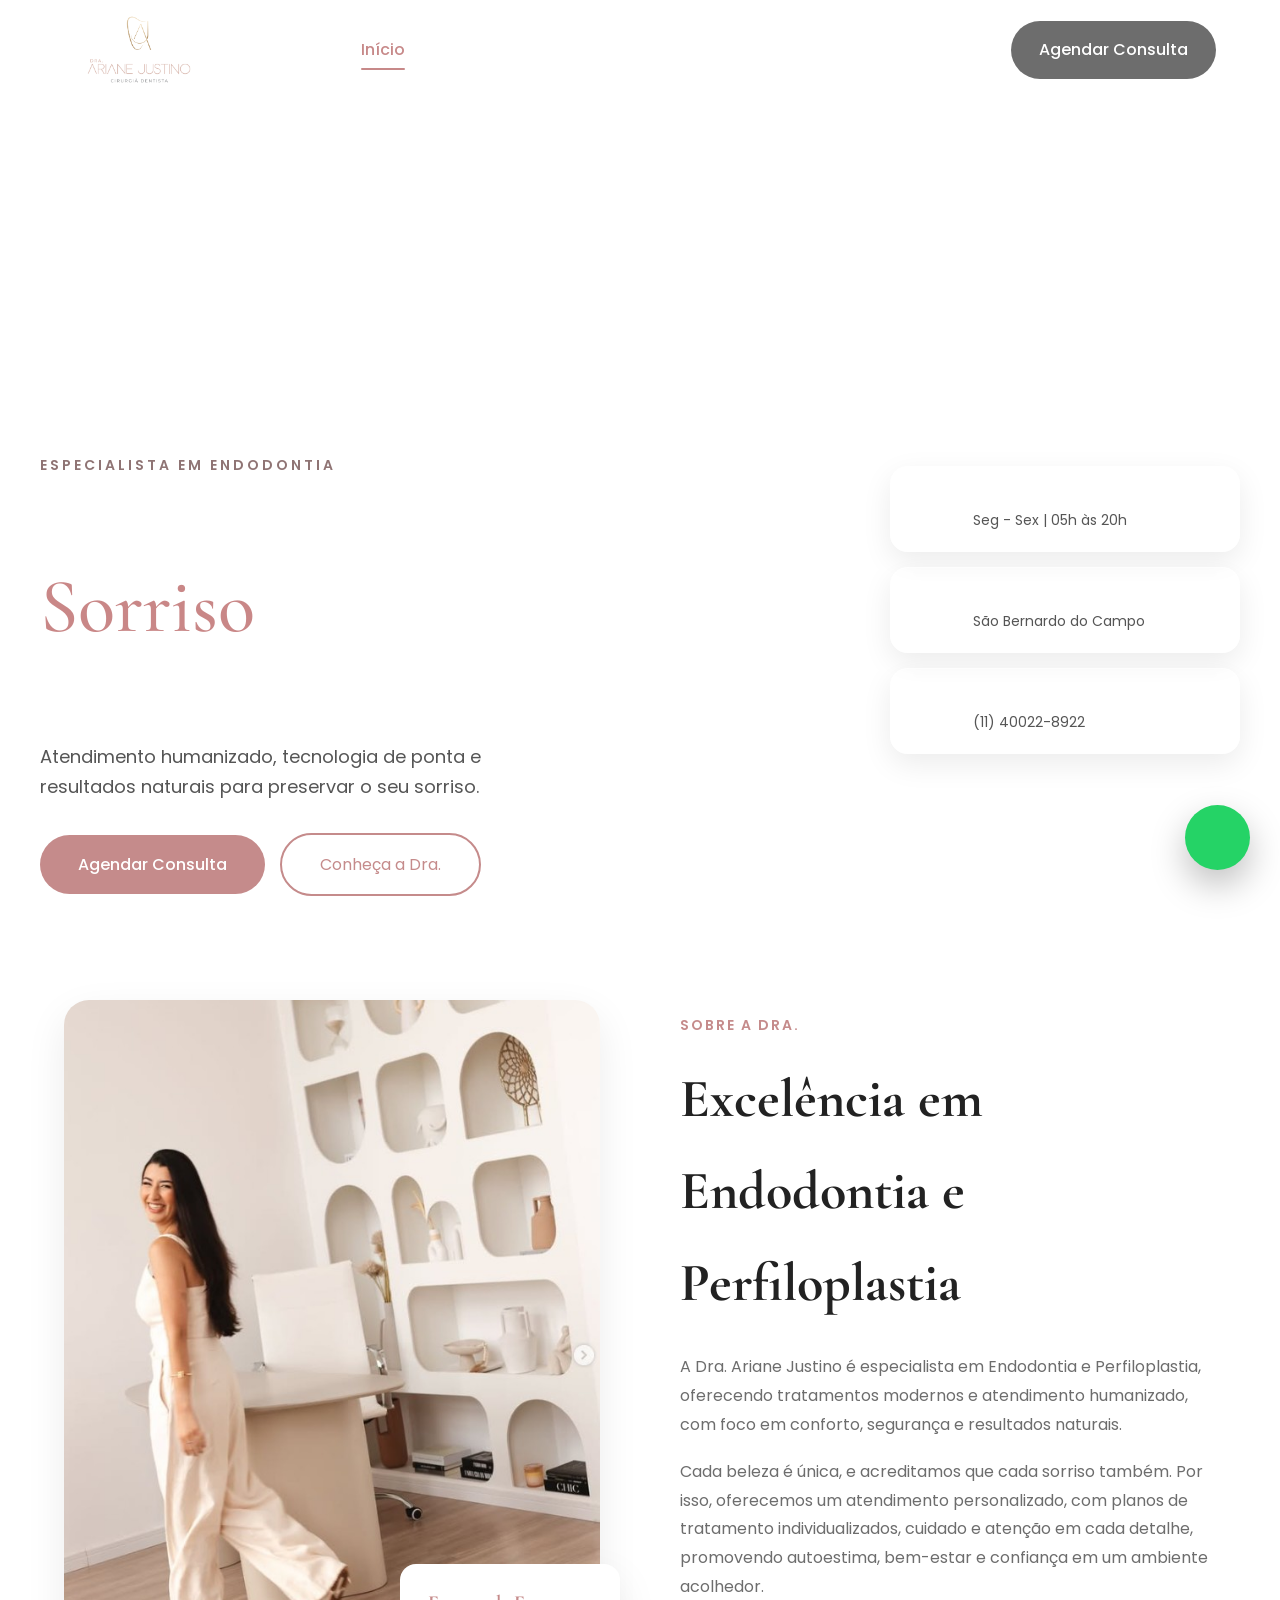
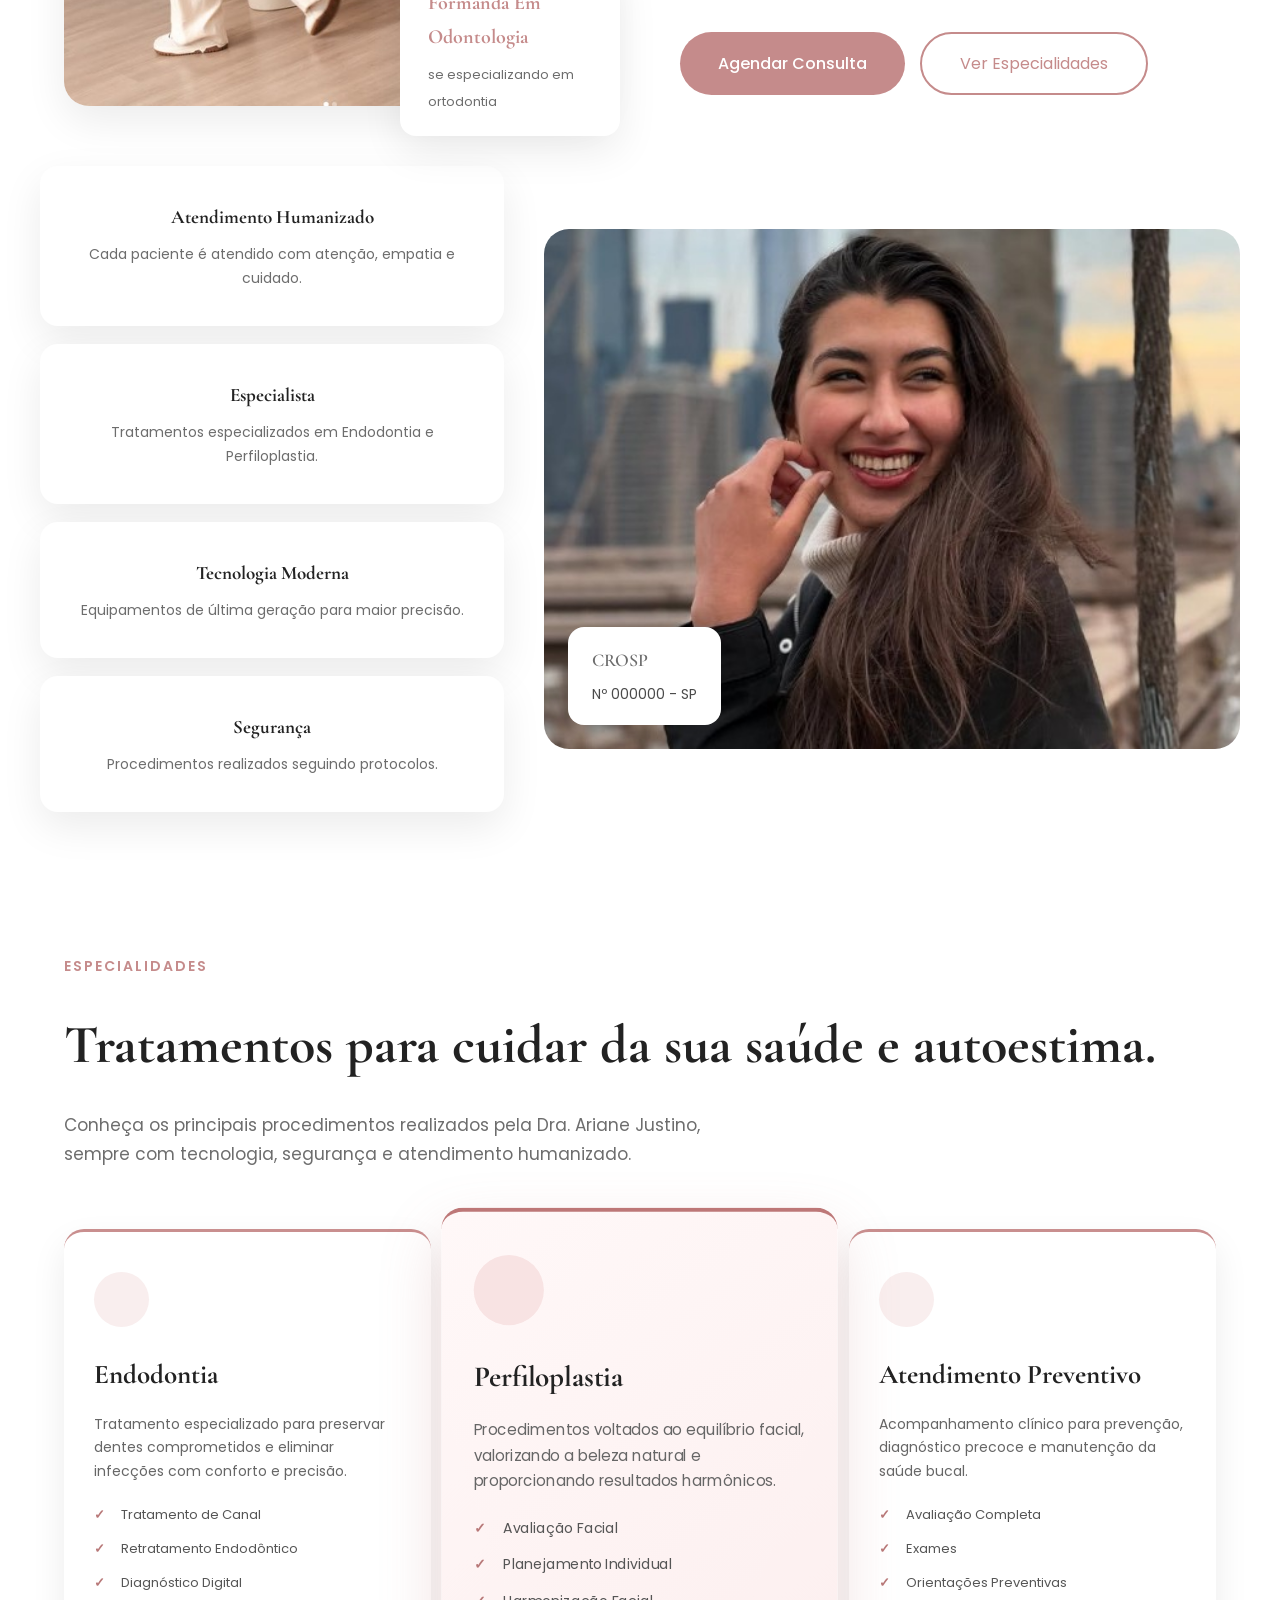
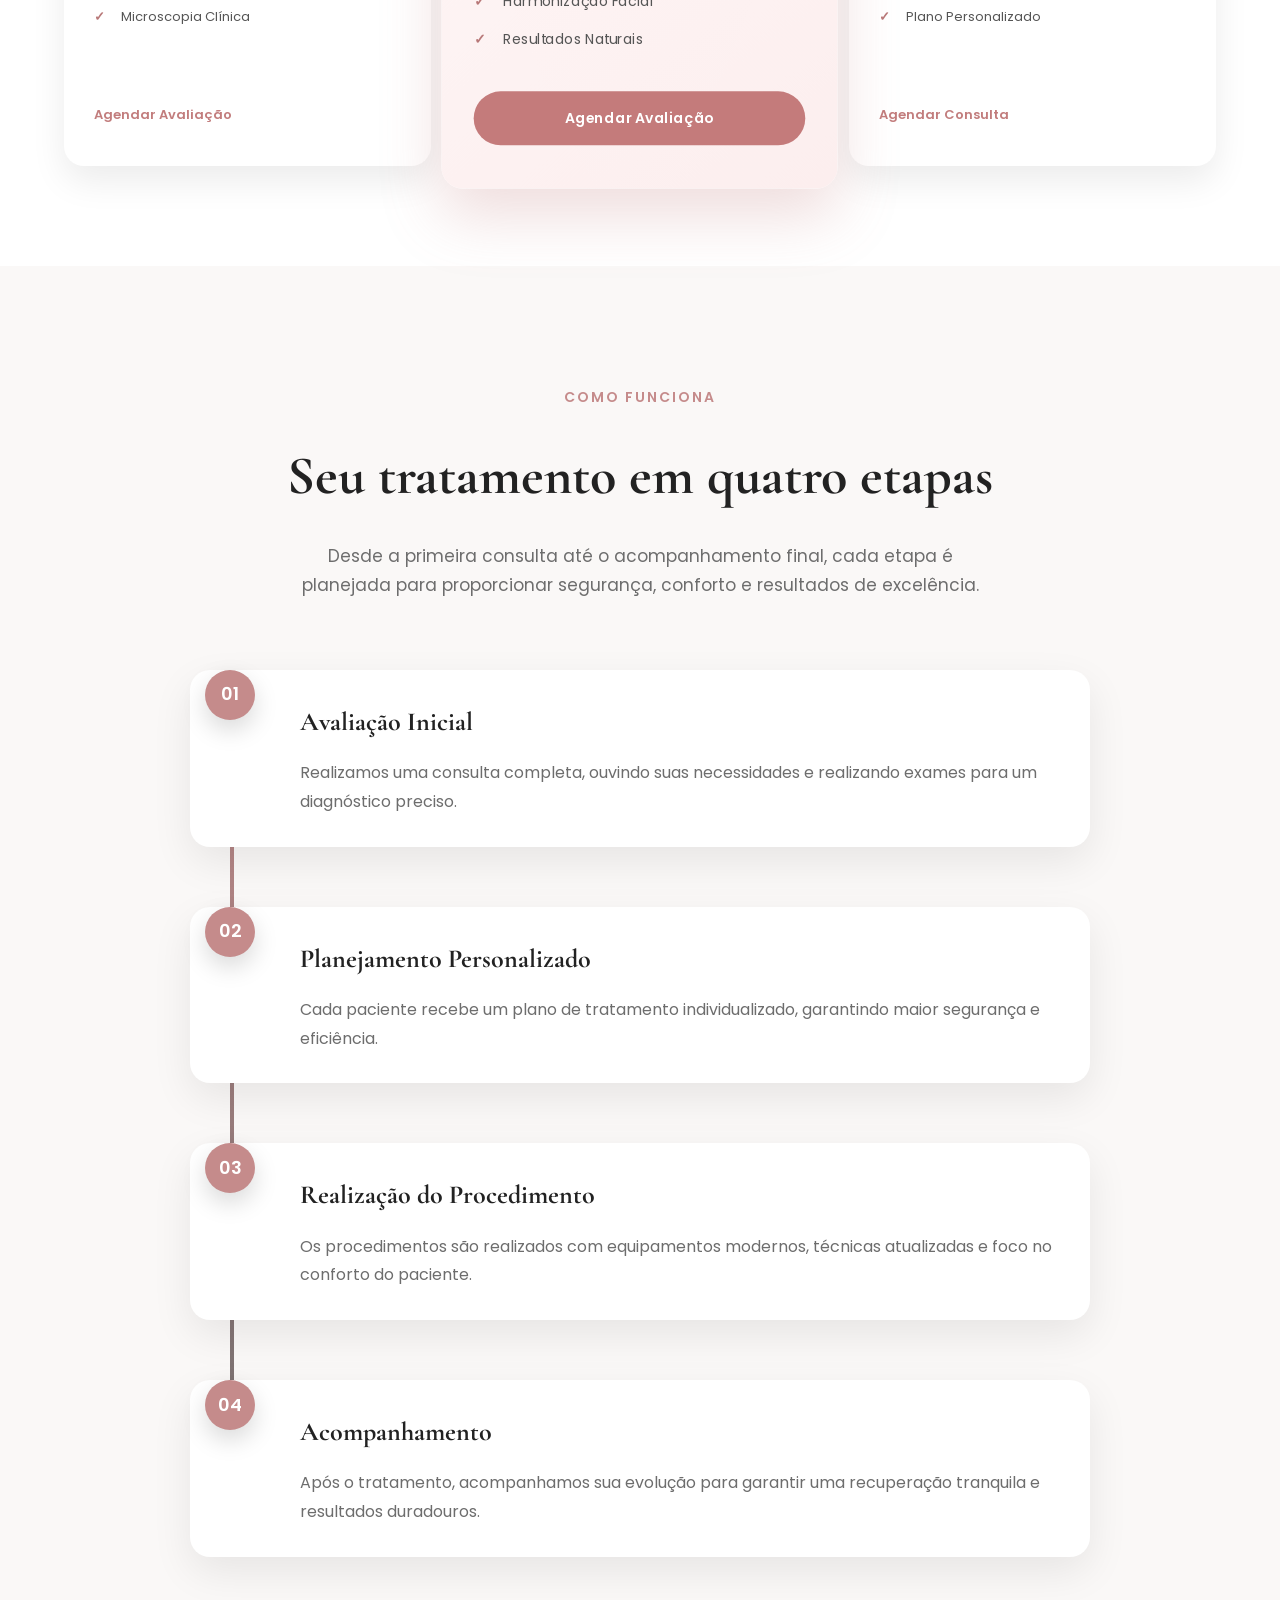
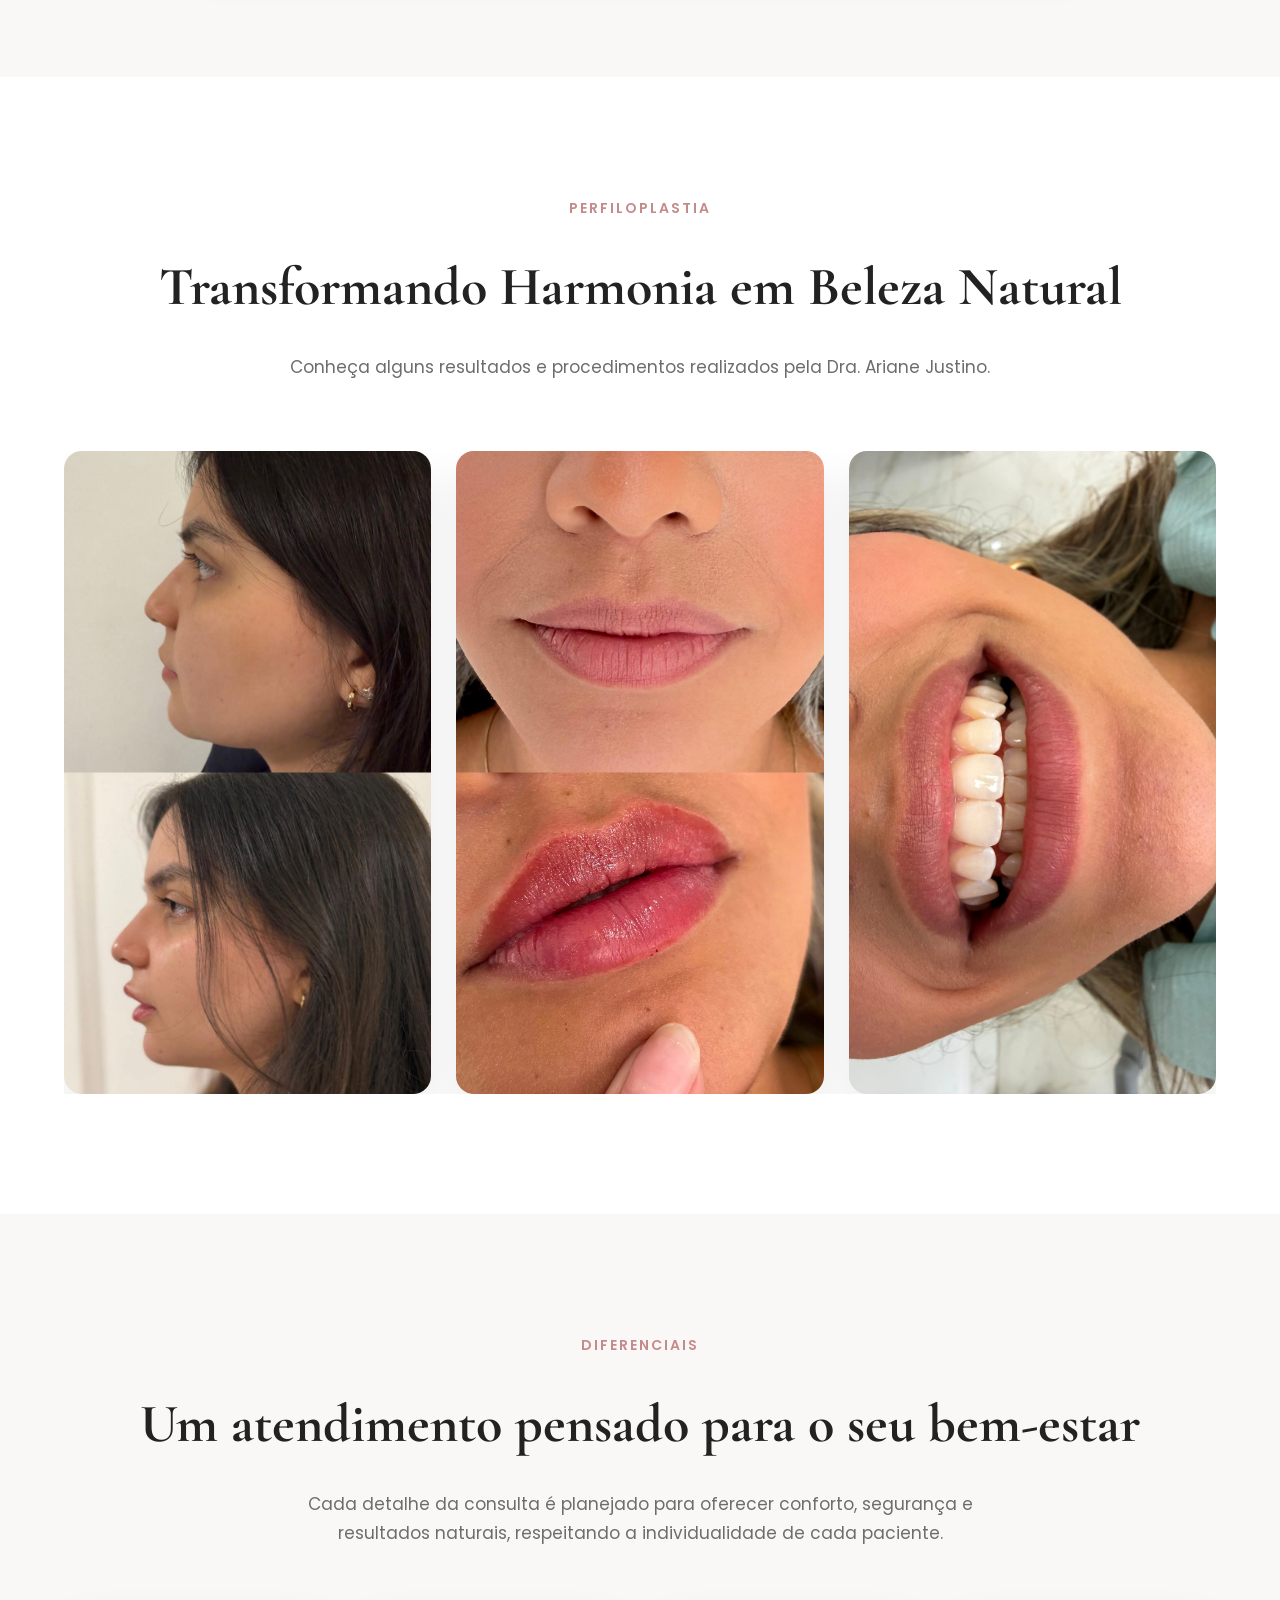
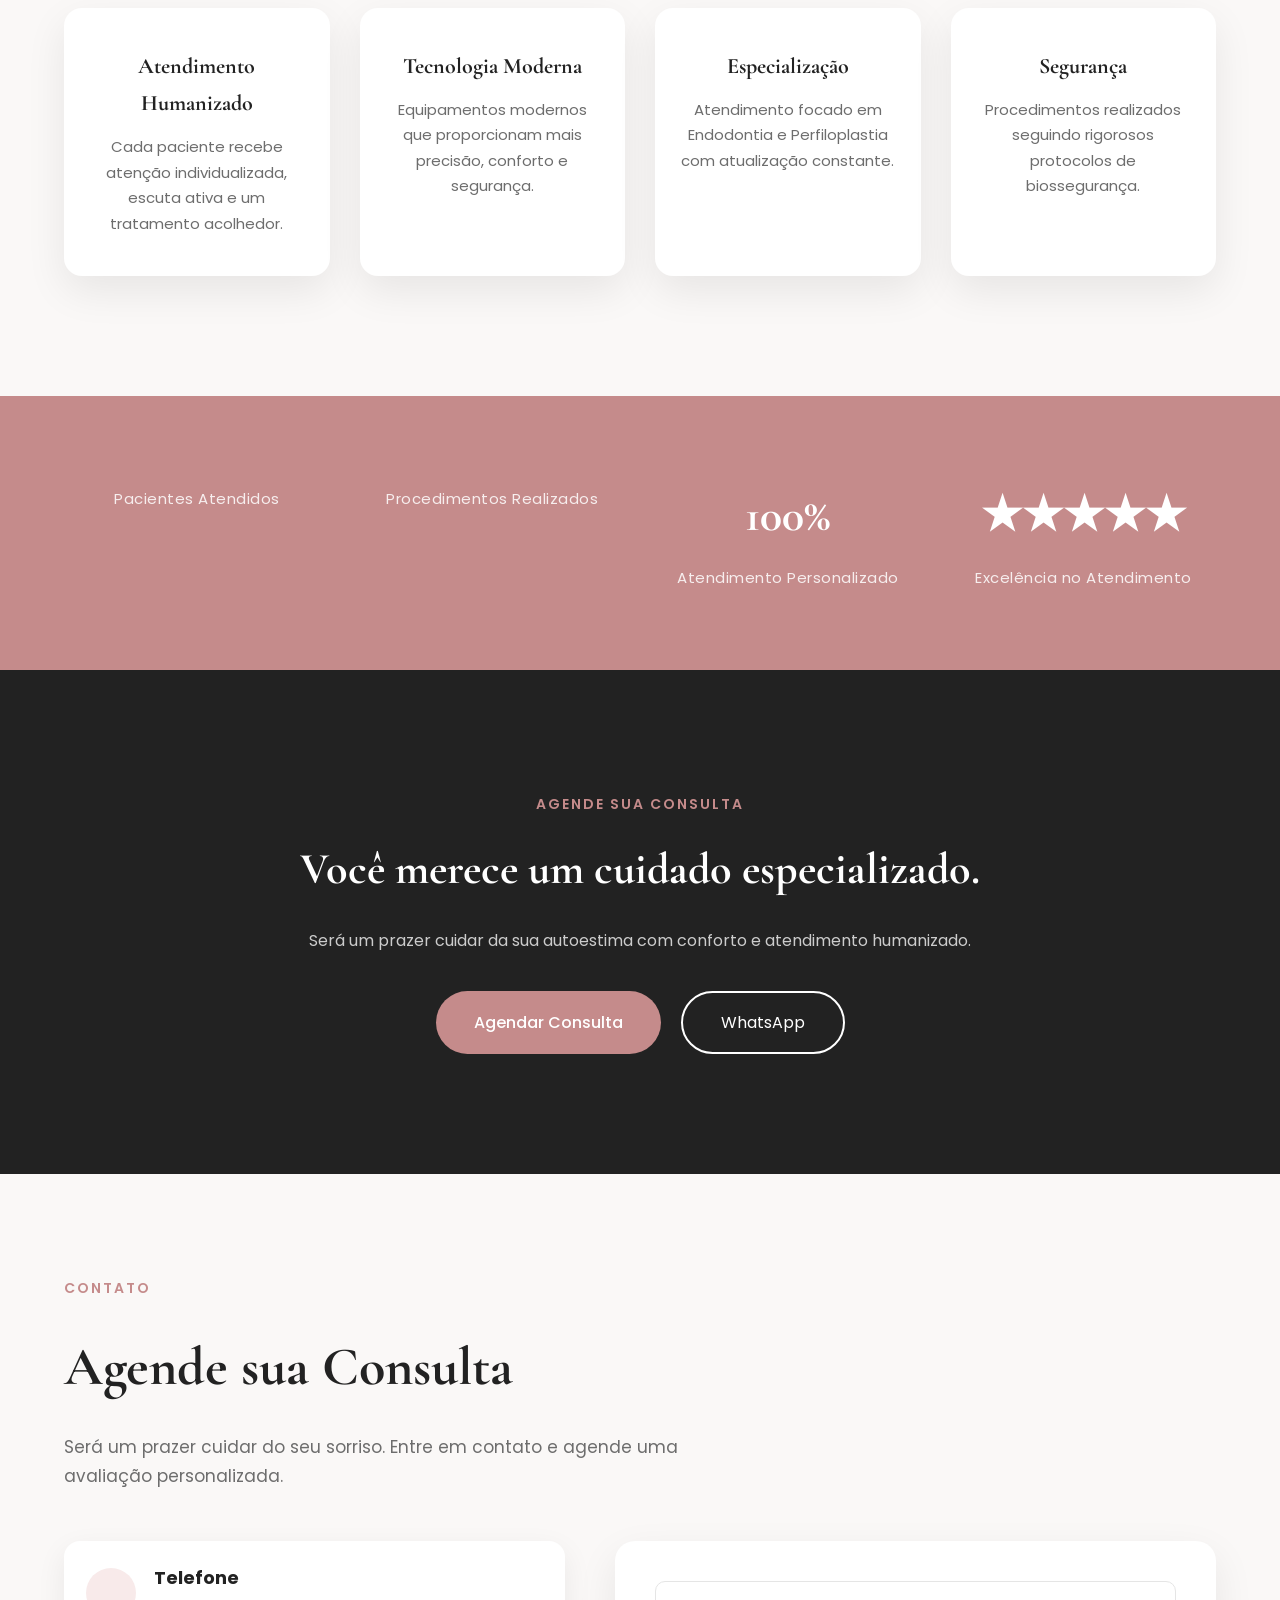
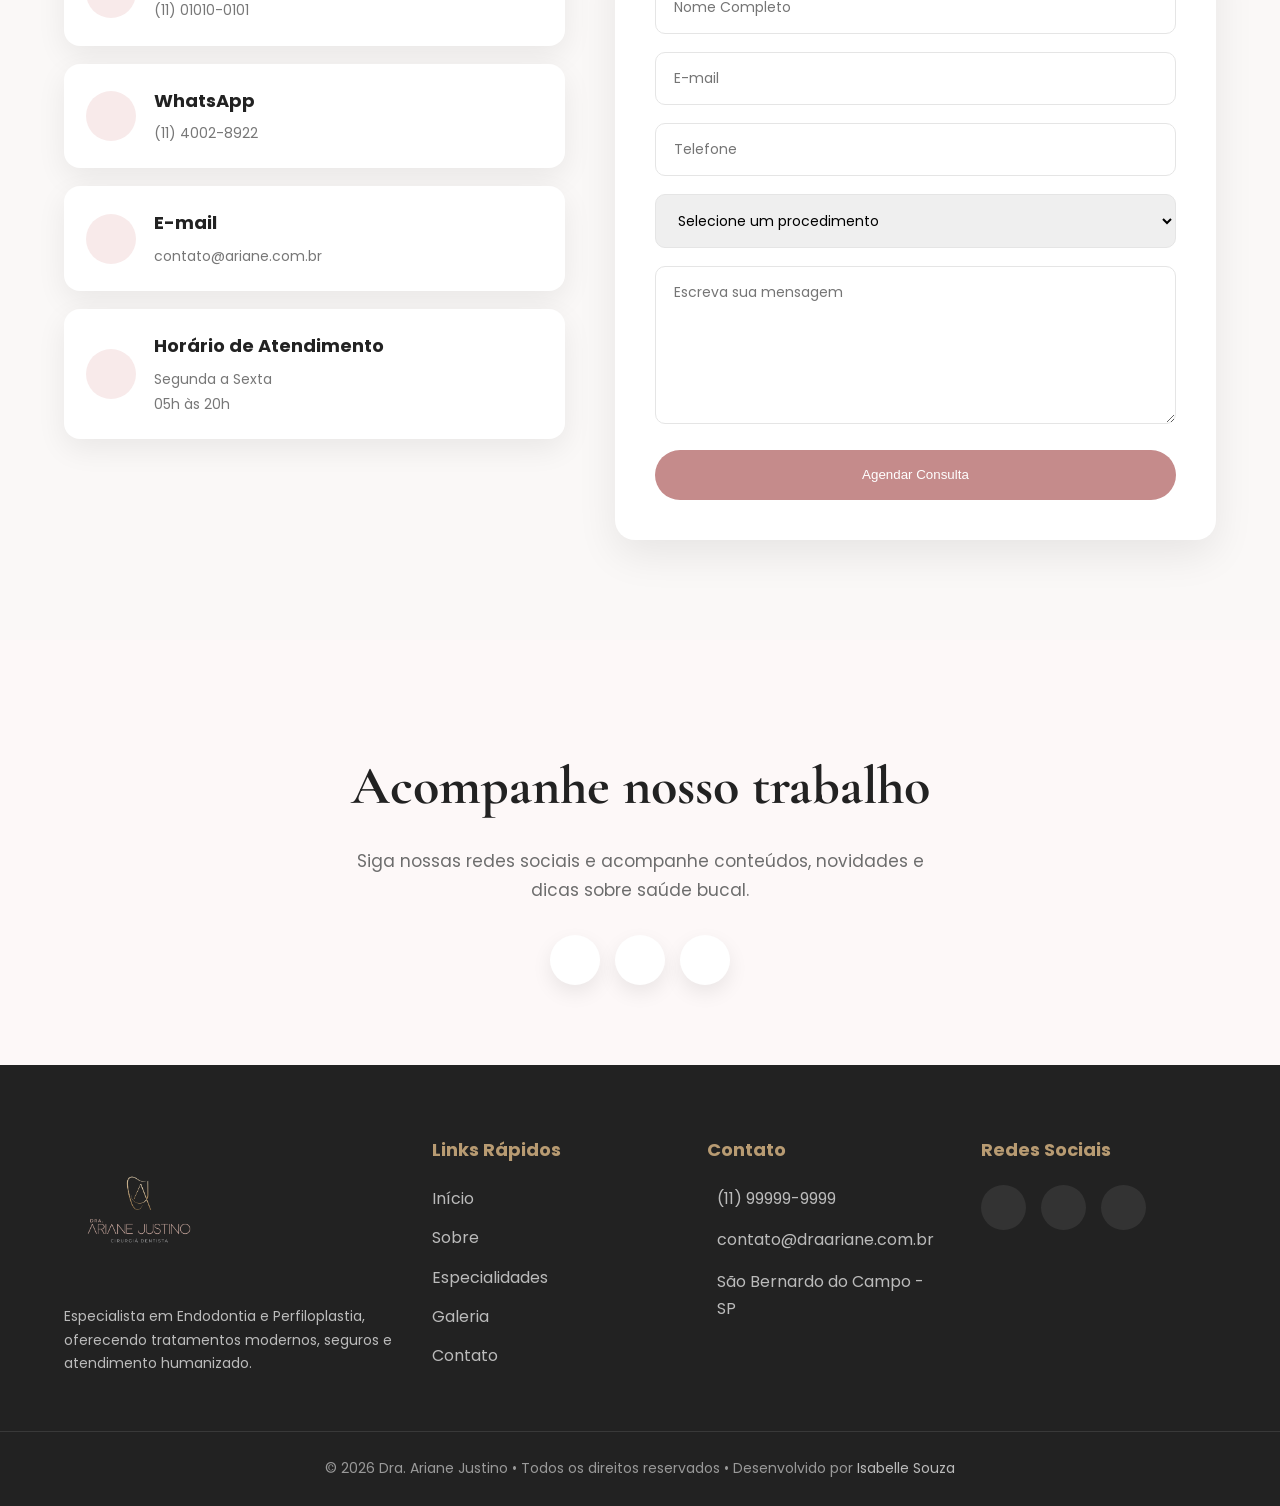
==== index.html @ 65c6b95e "erro ajustado" ====
<!DOCTYPE html>
<html lang="pt-BR">

<head>

    <meta charset="UTF-8">
    <meta name="viewport" content="width=device-width, initial-scale=1.0">
    <meta name="description"content="Especialista em Endodontia e Perfiloplastia. Atendimento humanizado porque ela é uma fofinha.">
    <meta name="keywords"content="dentista, endodontia e perfiloplastia">
    <meta name="author"content="Dra.Ariane Justino">

    <title>Dra. Ariane Justino | Endodontia e Perfiloplastia</title>

   
    <link rel="preconnect" href="https://fonts.googleapis.com">
    <link rel="preconnect" href="https://fonts.gstatic.com" crossorigin>
    <link href="https://fonts.googleapis.com/css2?family=Cormorant+Garamond:wght@400;500;600;700&family=Poppins:wght@300;400;500;600&display=swap" rel="stylesheet">
    <link href="https://cdn.jsdelivr.net/npm/remixicon@4.3.0/fonts/remixicon.css" rel="stylesheet">
    <link rel="stylesheet" href="css/ariane.css">

</head>

<body>

<header>

    <div class="container">

        <a href="#inicio">
            <img src="img/logo.png" class="logo" alt="Logo Dra. Ariane">
        </a>

        <nav>
            <a href="#inicio">Início</a>
            <a href="#sobre">Sobre</a>
            <a href="#especialidades">Especialidades</a>
            <a href="#galeria">Galeria</a>
            <a href="#contato">Contato</a>
        </nav>

        <a href="https://wa.me/5511999999999"
           class="btn-header"
           target="_blank"
           rel="noopener">
            Agendar Consulta
        </a>

        <!-- MENU HAMBÚRGUER -->
        <div class="menu-toggle">
            <span></span>
            <span></span>
            <span></span>
        </div>

    </div>

</header>

<section class="hero" id="inicio">

    <!-- Vídeo -->
    <video autoplay muted loop playsinline class="hero-video">
        <source src="videos/hero.mp4" type="video/mp4">
    </video>

    <!-- Conteúdo -->
    <div class="container hero-container">

        <div class="hero-text">

            <span class="subtitle">
                ESPECIALISTA EM ENDODONTIA
            </span>

            <h1>
                Cuide do seu
                <span>Sorriso</span>
                com quem entende.
            </h1>

            <p>
                Atendimento humanizado,
                tecnologia de ponta
                e resultados naturais
                para preservar o seu sorriso.
            </p>

            <div class="hero-buttons">
                <a href="#contato" class="btn-primary">
                    Agendar Consulta
                </a>
                <a href="#sobre" class="btn-secondary">
                    Conheça a Dra.
                </a>
            </div>

        </div>

        <div class="hero-info">

            <div class="glass-card">
                <i class="ri-time-line"></i>
                <div>
                    <h3>HORÁRIOS</h3>
                    <p>Seg - Sex | 05h às 20h</p>
                </div>
            </div>

            <div class="glass-card">
                <i class="ri-map-pin-line"></i>
                <div>
                    <h3>LOCALIZAÇÃO</h3>
                    <p>São Bernardo do Campo</p>
                </div>
            </div>

            <div class="glass-card">
                <i class="ri-whatsapp-line"></i>
                <div>
                    <h3>WHATSAPP</h3>
                    <p>(11) 40022-8922</p>
                </div>
            </div>

        </div>

    </div>

</section>

<!-- SOBRE -->

<section class="about" id="sobre">

    <div class="container about-container">

        <!-- FOTO -->
        <div class="about-image">

            <img src="img/ariane .jpg" alt="Dra. Ariane Justino">

            <div class="experience-card">
                <h2>formanda em odontologia</h2>
                <span>se especializando em ortodontia</span>
            </div>

        </div>

        <!-- TEXTO -->
        <div class="about-content">

            <span class="section-subtitle">
                SOBRE A DRA.
            </span>

            <h2 class="section-title">
                Excelência em Endodontia
                e Perfiloplastia
            </h2>

            <p>
                A Dra. Ariane Justino é especialista em Endodontia e
                Perfiloplastia, oferecendo tratamentos modernos e
                atendimento humanizado, com foco em conforto,
                segurança e resultados naturais.
            </p>

            <p>
                Cada beleza é única, e acreditamos que cada sorriso também.
                Por isso, oferecemos um atendimento personalizado,
                com planos de tratamento individualizados,
                cuidado e atenção em cada detalhe, promovendo autoestima,
                bem-estar e confiança em um ambiente acolhedor.
            </p>

            <div class="about-buttons">
                <a href="#contato" class="btn-primary">
                    Agendar Consulta
                </a>
                <a href="#especialidades" class="btn-secondary">
                    Ver Especialidades
                </a>
            </div>

        </div>

    </div>

    <!-- DIFERENCIAIS -->
    <div class="about-highlight">

        <!-- CARDS -->
        <div class="features-container">

            <div class="feature-card">
                <i class="ri-heart-pulse-fill"></i>
                <h3>Atendimento Humanizado</h3>
                <p>
                    Cada paciente é atendido com
                    atenção, empatia e cuidado.
                </p>
            </div>

            <div class="feature-card">
                <i class="ri-tooth-line"></i>
                <h3>Especialista</h3>
                <p>
                    Tratamentos especializados
                    em Endodontia e Perfiloplastia.
                </p>
            </div>

            <div class="feature-card">
                <i class="ri-hospital-line"></i>
                <h3>Tecnologia Moderna</h3>
                <p>
                    Equipamentos de última geração
                    para maior precisão.
                </p>
            </div>

            <div class="feature-card">
                <i class="ri-shield-check-fill"></i>
                <h3>Segurança</h3>
                <p>
                    Procedimentos realizados
                    seguindo protocolos.
                </p>
            </div>

        </div>

        <!-- FOTO -->
        <div class="about-photo">

            <img src="img/dra.ariane.jpg" alt="Dra. Ariane Justino">

            <div class="crosp-card">
                <h3>CROSP</h3>
                <span>Nº 000000 - SP</span>
            </div>

        </div>

    </div>

</section>

<!-- ESPECIALIDADES -->

<section class="services" id="especialidades">

    <div class="container">

        <span class="section-subtitle">
            ESPECIALIDADES
        </span>

        <h2 class="section-title">
            Tratamentos para cuidar
            da sua saúde e autoestima.
        </h2>

        <p class="section-description">
            Conheça os principais procedimentos realizados pela
            Dra. Ariane Justino, sempre com tecnologia,
            segurança e atendimento humanizado.
        </p>

        <div class="services-grid">

            <article class="service-card">

                <div class="service-icon">
                    <i class="ri-tooth-line"></i>
                </div>

                <h3>Endodontia</h3>

                <p>
                    Tratamento especializado para preservar
                    dentes comprometidos e eliminar infecções
                    com conforto e precisão.
                </p>

                <ul>
                    <li><i class="ri-check-line"></i> Tratamento de Canal</li>
                    <li><i class="ri-check-line"></i> Retratamento Endodôntico</li>
                    <li><i class="ri-check-line"></i> Diagnóstico Digital</li>
                    <li><i class="ri-check-line"></i> Microscopia Clínica</li>
                </ul>

                <a href="#contato" class="service-button">
                    Agendar Avaliação
                    <i class="ri-arrow-right-line"></i>
                </a>

            </article>

            <article class="service-card">

                <div class="service-icon">
                    <i class="ri-sparkling-2-line"></i>
                </div>

                <h3>Perfiloplastia</h3>

                <p>
                    Procedimentos voltados ao equilíbrio facial,
                    valorizando a beleza natural e proporcionando
                    resultados harmônicos.
                </p>

                <ul>
                    <li><i class="ri-check-line"></i> Avaliação Facial</li>
                    <li><i class="ri-check-line"></i> Planejamento Individual</li>
                    <li><i class="ri-check-line"></i> Harmonização Facial</li>
                    <li><i class="ri-check-line"></i> Resultados Naturais</li>
                </ul>

                <a href="#contato" class="service-button">
                    Agendar Avaliação
                    <i class="ri-arrow-right-line"></i>
                </a>

            </article>

            <article class="service-card">

                <div class="service-icon">
                    <i class="ri-heart-pulse-line"></i>
                </div>

                <h3>Atendimento Preventivo</h3>

                <p>
                    Acompanhamento clínico para prevenção,
                    diagnóstico precoce e manutenção da saúde bucal.
                </p>

                <ul>
                    <li><i class="ri-check-line"></i> Avaliação Completa</li>
                    <li><i class="ri-check-line"></i> Exames</li>
                    <li><i class="ri-check-line"></i> Orientações Preventivas</li>
                    <li><i class="ri-check-line"></i> Plano Personalizado</li>
                </ul>

                <a href="#contato" class="service-button">
                    Agendar Consulta
                    <i class="ri-arrow-right-line"></i>
                </a>

            </article>

        </div>

    </div>

</section>



<section class="process" id="processo">

    <div class="container">

        <span class="section-subtitle">
            COMO FUNCIONA
        </span>

        <h2 class="section-title">
            Seu tratamento em quatro etapas
        </h2>

        <p class="section-description">
            Desde a primeira consulta até o acompanhamento final,
            cada etapa é planejada para proporcionar segurança,
            conforto e resultados de excelência.
        </p>

        <div class="timeline">

            <div class="timeline-item">
                <div class="circle">01</div>
                <div class="timeline-content">
                    <h3>Avaliação Inicial</h3>
                    <p>
                        Realizamos uma consulta completa,
                        ouvindo suas necessidades e realizando
                        exames para um diagnóstico preciso.
                    </p>
                </div>
            </div>

            <div class="timeline-item">
                <div class="circle">02</div>
                <div class="timeline-content">
                    <h3>Planejamento Personalizado</h3>
                    <p>
                        Cada paciente recebe um plano de
                        tratamento individualizado,
                        garantindo maior segurança e eficiência.
                    </p>
                </div>
            </div>

            <div class="timeline-item">
                <div class="circle">03</div>
                <div class="timeline-content">
                    <h3>Realização do Procedimento</h3>
                    <p>
                        Os procedimentos são realizados com
                        equipamentos modernos, técnicas atualizadas
                        e foco no conforto do paciente.
                    </p>
                </div>
            </div>

            <div class="timeline-item">
                <div class="circle">04</div>
                <div class="timeline-content">
                    <h3>Acompanhamento</h3>
                    <p>
                        Após o tratamento, acompanhamos sua evolução
                        para garantir uma recuperação tranquila e
                        resultados duradouros.
                    </p>
                </div>
            </div>

        </div>

    </div>

</section>


<section class="gallery" id="galeria">

    <div class="container">

        <span class="section-subtitle">
            PERFILOPLASTIA
        </span>

        <h2 class="section-title">
            Transformando Harmonia em Beleza Natural
        </h2>

        <p class="section-description">
            Conheça alguns resultados e procedimentos realizados pela Dra. Ariane Justino.
        </p>

        <div class="gallery-slider">
            <div class="gallery-track">

                <div class="gallery-item">
                    <img src="img/procedimento1.jpg" alt="Perfiloplastia 1">
                    <div class="gallery-overlay">
                        <h3>Perfiloplastia</h3>
                        <p>Planejamento Facial</p>
                    </div>
                </div>

                <div class="gallery-item">
                    <img src="img/procedimento2.jpg" alt="Perfiloplastia 2">
                    <div class="gallery-overlay">
                        <h3>Perfiloplastia</h3>
                        <p>Harmonização Facial</p>
                    </div>
                </div>

                <div class="gallery-item">
                    <img src="img/procedimento3.jpg" alt="Perfiloplastia 3">
                    <div class="gallery-overlay">
                        <h3>Perfiloplastia</h3>
                        <p>Resultados Naturais</p>
                    </div>
                </div>

                <div class="gallery-item">
                    <img src="img/procedimento4.jpg" alt="Perfiloplastia 4">
                    <div class="gallery-overlay">
                        <h3>Perfiloplastia</h3>
                        <p>Planejamento Individual</p>
                    </div>
                </div>

                <div class="gallery-item">
                    <img src="img/procedimento5.jpg" alt="Perfiloplastia 5">
                    <div class="gallery-overlay">
                        <h3>Perfiloplastia</h3>
                        <p>Precisão e Segurança</p>
                    </div>
                </div>

                <div class="gallery-item">
                    <img src="img/procedimento6.jpg" alt="Perfiloplastia 6">
                    <div class="gallery-overlay">
                        <h3>Perfiloplastia</h3>
                        <p>Técnicas Modernas</p>
                    </div>
                </div>

                <div class="gallery-item">
                    <img src="img/procedimento7.jpg" alt="Perfiloplastia 7">
                    <div class="gallery-overlay">
                        <h3>Perfiloplastia</h3>
                        <p>Beleza Natural</p>
                    </div>
                </div>

                <div class="gallery-item">
                    <img src="img/procedimento8.jpg" alt="Perfiloplastia 8">
                    <div class="gallery-overlay">
                        <h3>Perfiloplastia</h3>
                        <p>Autoestima Renovada</p>
                    </div>
                </div>

                <div class="gallery-item">
                    <img src="img/procedimento9.jpg" alt="Perfiloplastia 9">
                    <div class="gallery-overlay">
                        <h3>Perfiloplastia</h3>
                        <p>Resultado Natural</p>
                    </div>
                </div>

            </div>
        </div>

    </div>

</section>



<section class="differentials" id="diferenciais">

    <div class="container">

        <span class="section-subtitle">
            DIFERENCIAIS
        </span>

        <h2 class="section-title">
            Um atendimento pensado para o seu bem-estar
        </h2>

        <p class="section-description">
            Cada detalhe da consulta é planejado para oferecer conforto,
            segurança e resultados naturais, respeitando a individualidade
            de cada paciente.
        </p>

        <div class="differentials-grid">

            <div class="differential-card">
                <i class="ri-heart-pulse-fill"></i>
                <h3>Atendimento Humanizado</h3>
                <p>
                    Cada paciente recebe atenção individualizada,
                    escuta ativa e um tratamento acolhedor.
                </p>
            </div>

            <div class="differential-card">
                <i class="ri-microscope-line"></i>
                <h3>Tecnologia Moderna</h3>
                <p>
                    Equipamentos modernos que proporcionam mais
                    precisão, conforto e segurança.
                </p>
            </div>

            <div class="differential-card">
                <i class="ri-award-fill"></i>
                <h3>Especialização</h3>
                <p>
                    Atendimento focado em Endodontia
                    e Perfiloplastia com atualização constante.
                </p>
            </div>

            <div class="differential-card">
                <i class="ri-shield-check-fill"></i>
                <h3>Segurança</h3>
                <p>
                    Procedimentos realizados seguindo
                    rigorosos protocolos de biossegurança.
                </p>
            </div>

        </div>

    </div>

</section>

<section class="stats">

    <div class="container">

        <div class="stats-grid">

            <div class="stat-card">
                <h2><!-- ex: 500+ --></h2>
                <p>Pacientes Atendidos</p>
            </div>

            <div class="stat-card">
                <h2><!-- ex: 1200+ --></h2>
                <p>Procedimentos Realizados</p>
            </div>

            <div class="stat-card">
                <h2>100%</h2>
                <p>Atendimento Personalizado</p>
            </div>

            <div class="stat-card">
                <h2>★★★★★</h2>
                <p>Excelência no Atendimento</p>
            </div>

        </div>

    </div>

</section>



<section class="cta">

    <div class="container">

        <div class="cta-content">

            <span class="section-subtitle">
                AGENDE SUA CONSULTA
            </span>

            <h2>
                Você merece
                um cuidado especializado.
            </h2>

            <p>
                Será um prazer cuidar da sua autoestima
                com conforto e atendimento humanizado.
            </p>

            <div class="cta-buttons">
                <a href="#contato" class="btn-primary">
                    Agendar Consulta
                </a>
                <a href="https://wa.me/5511999999999" class="btn-secondary" target="_blank" rel="noopener">
                    WhatsApp
                </a>
            </div>

        </div>

    </div>

</section>

<!-- CONTATO -->

<section class="contact" id="contato">

    <div class="container">

        <span class="section-subtitle">
            CONTATO
        </span>

        <h2 class="section-title">
            Agende sua Consulta
        </h2>

        <p class="section-description">
            Será um prazer cuidar do seu sorriso.
            Entre em contato e agende uma avaliação personalizada.
        </p>

        <div class="contact-container">

            <!-- INFORMAÇÕES DE CONTATO-->
            <div class="contact-info">

                <div class="info-card">
                    <i class="ri-phone-fill"></i>
                    <div>
                        <h3>Telefone</h3>
                        <p>(11) 01010-0101</p>
                    </div>
                </div>

                <div class="info-card">
                    <i class="ri-whatsapp-fill"></i>
                    <div>
                        <h3>WhatsApp</h3>
                        <p>(11) 4002-8922</p>
                    </div>
                </div>

                <div class="info-card">
                    <i class="ri-mail-fill"></i>
                    <div>
                        <h3>E-mail</h3>
                        <p>contato@ariane.com.br</p>
                    </div>
                </div>

                <div class="info-card">
                    <i class="ri-time-fill"></i>
                    <div>
                        <h3>Horário de Atendimento</h3>
                        <p>
                            Segunda a Sexta<br>
                            05h às 20h
                        </p>
                    </div>
                </div>

            </div>

            <!-- FORMULÁRIO -->
            <div class="contact-form">

                <form>

                    <div class="input-group">
                        <input type="text" name="nome" placeholder="Nome Completo" required>
                    </div>

                    <div class="input-group">
                        <input type="email" name="email" placeholder="E-mail" required>
                    </div>

                    <div class="input-group">
                        <input type="tel" name="telefone" placeholder="Telefone">
                    </div>

                    <div class="input-group">
                        <select name="procedimento" required>
                            <option selected disabled value="">Selecione um procedimento</option>
                            <option>Endodontia</option>
                            <option>Perfiloplastia</option>
                            <option>Consulta de Avaliação</option>
                        </select>
                    </div>

                    <div class="input-group">
                        <textarea name="mensagem" rows="6" placeholder="Escreva sua mensagem"></textarea>
                    </div>

                    <button type="submit" class="btn-primary">
                        Agendar Consulta
                    </button>

                </form>

            </div>

        </div>

    </div>

</section>

<!-- REDES SOCIAIS -->

<section class="socials">

    <div class="container">

        <h2 class="section-title">
            Acompanhe nosso trabalho
        </h2>

        <p class="section-description">
            Siga nossas redes sociais e acompanhe conteúdos,
            novidades e dicas sobre saúde bucal.
        </p>

        <div class="social-icons">

            <a href="https://instagram.com/" target="_blank" rel="noopener" aria-label="Instagram">
                <i class="ri-instagram-line"></i>
            </a>

            <a href="https://wa.me/5511999999999" target="_blank" rel="noopener" aria-label="WhatsApp">
                <i class="ri-whatsapp-line"></i>
            </a>

            <a href="mailto:contato@draariane.com.br" aria-label="E-mail">
                <i class="ri-mail-line"></i>
            </a>

        </div>

    </div>

</section>

<footer class="footer">

    <div class="container">

        <div class="footer-about">
            <img src="img/logo.png" alt="Logo Dra. Ariane">
            <p>
                Especialista em Endodontia e Perfiloplastia,
                oferecendo tratamentos modernos, seguros
                e atendimento humanizado.
            </p>
        </div>

        <div class="footer-links">
            <h3>Links Rápidos</h3>
            <ul>
                <li><a href="#inicio">Início</a></li>
                <li><a href="#sobre">Sobre</a></li>
                <li><a href="#especialidades">Especialidades</a></li>
                <li><a href="#galeria">Galeria</a></li>
                <li><a href="#contato">Contato</a></li>
            </ul>
        </div>

        <div class="footer-contact">
            <h3>Contato</h3>
            <p><i class="ri-phone-fill"></i> (11) 99999-9999</p>
            <p><i class="ri-mail-fill"></i> contato@draariane.com.br</p>
            <p><i class="ri-map-pin-fill"></i> São Bernardo do Campo - SP</p>
        </div>

        <!-- Redes sociais-->
        <div class="footer-social">
            <h3>Redes Sociais</h3>
            <div class="social-icons">

                <a href="#" target="_blank" rel="noopener" aria-label="Instagram">
                    <i class="ri-instagram-line"></i>
                </a>

                <a href="https://www.linkedin.com/in/ariane-justino-483854197/" target="_blank" rel="noopener" aria-label="LinkedIn">
                    <i class="ri-linkedin-circle-line"></i>
                </a>

                <a href="#" target="_blank" rel="noopener" aria-label="WhatsApp">
                    <i class="ri-whatsapp-line"></i>
                </a>

            </div>
        </div>

    </div>

    <div class="footer-bottom">
        <p>
            © 2026 Dra. Ariane Justino • Todos os direitos reservados • Desenvolvido por
            <a href="https://www.linkedin.com/in/isabellesouza-sz/" target="_blank" rel="noopener">Isabelle Souza</a>
        </p>
    </div>

</footer>

<!-- WHATSAPP FLUTUANTE -->
<a href="https://wa.me/5511999999999"
   target="_blank"
   rel="noopener"
   class="whatsapp-button"
   aria-label="WhatsApp">
    <i class="ri-whatsapp-fill"></i>
</a>

<!-- VOLTAR AO TOPO -->
<button id="backToTop" class="back-top" aria-label="Voltar ao topo">
    <i class="ri-arrow-up-line"></i>
</button>

<!-- LIGHTBOX -->
<div class="lightbox">
    <span class="close-lightbox">
        <i class="ri-close-line"></i>
    </span>
    <img src="" alt="Imagem ampliada">
</div>

<script src="js/justino.js"></script>
<script src="js/galeria.js"></script>

</body>

</html>
---- css/ariane.css ----
*{
    margin:0;
    padding:0;
    box-sizing:border-box;
}

html{
    scroll-behavior:smooth;
}

body{
    font-family:'Poppins',sans-serif;
    background:#ffffff;
    color:#333;
    overflow-x:hidden;
}

img{
    max-width:100%;
    display:block;
}

a{
    text-decoration:none;
}

ul{
    list-style:none;
}

button{
    border:none;
    background:none;
    cursor:pointer;
}

input,
textarea,
select{
    outline:none;
    border:none;
    font-family:'Poppins',sans-serif;
}

:root{
    --primary:#c58b8b;
    --secondary:#e7d3c7;
    --gold:#b89b72;
    --white:#ffffff;
    --light:#faf8f7;
    --gray:#6d6d6d;
    --dark:#222222;
    --shadow:0 15px 40px rgba(0,0,0,.08);
    --radius:18px;
    --transition:.4s ease;
}

body{
    background:var(--white);
    color:var(--dark);
    line-height:1.7;
}

.container{
    width:90%;
    max-width:1200px;
    margin:auto;
}

.section-subtitle{
    color:var(--primary);
    letter-spacing:2px;
    text-transform:uppercase;
    font-size:14px;
    font-weight:600;
}

.section-title{
    font-family:'Cormorant Garamond',serif;
    font-size:54px;
    margin:20px 0;
    color:var(--dark);
}

.section-description{
    max-width:700px;
    color:var(--gray);
    font-size:17px;
}

.btn-primary{
    display:inline-flex;
    align-items:center;
    justify-content:center;
    padding:16px 38px;
    background:var(--primary);
    color:var(--white);
    border-radius:50px;
    transition:var(--transition);
    font-weight:500;
}

.btn-primary:hover{
    background:var(--gray);
    transform:translateY(-4px);
}

.btn-secondary{
    display:inline-flex;
    align-items:center;
    justify-content:center;
    padding:16px 38px;
    border:2px solid var(--primary);
    color:var(--primary);
    border-radius:50px;
    transition:var(--transition);
}

.btn-secondary:hover{
    background:var(--primary);
    color:white;
}

section{
    padding:120px 0;
}

::-webkit-scrollbar{
    width:10px;
}

::-webkit-scrollbar-track{
    background:#f2f2f2;
}

::-webkit-scrollbar-thumb{
    background:var(--primary);
    border-radius:20px;
}

/* =========================================
        HEADER
========================================= */

header {
    position: absolute;
    top: 0;
    left: 0;
    width: 100%;
    z-index: 100;
    background: transparent;
    transition: .4s ease, box-shadow .4s ease, padding .4s ease;
    animation:headerDown .8s ease;
}

header .container {
    display: flex;
    align-items: center;
    justify-content: space-between;
    height: 100px;
}

.logo {
    width: 150px;
    height: auto;
    display: block;
    position: relative;
    z-index: 101;
    transition: .3s;
}

.logo:hover{
    transform:scale(1.05);
}

nav{
    display:flex;
    align-items:center;
    gap:40px;
    position: relative;
    z-index: 101;
}

nav a{
    color:white;
    font-size:16px;
    font-weight:500;
    position:relative;
    transition:.3s;
}

nav a::after{
    content:"";
    position:absolute;
    left:0;
    bottom:-6px;
    width:0;
    height:2px;
    background:var(--gray);
    transition:.4s;
}

nav a:hover{
    color:var(--gray);
}

nav a:hover::after{
    width:100%;
}

header nav a.active {
    color: #c78989;
}

header nav a.active::after {
    content: '';
    position:absolute;
    width:100%;
    height:2px;
    background:#c78989;
    bottom: -6px;
    left:0;
    border-radius: 10px;
}

.btn-header{
    background:var(--gray);
    color:white;
    padding:15px 28px;
    border-radius:40px;
    transition:.4s;
    font-weight:500;
}

.btn-header:hover{
    background:var(--primary);
    transform:translateY(-4px);
}

.header-scroll{
    background: rgba(255,255,255,.95);
    backdrop-filter: blur(18px);
    box-shadow:0 10px 30px rgba(0,0,0, .08);
    padding: 15px 0;
}

.header-scroll nav a{
    color:var(--dark);
}

.header-scroll nav a:hover{
    color:var(--primary);
}

.header-scroll .logo{
    width:150px;
}

header.glass{
    backdrop-filter: blur(20px);
    background: rgba(255,255,255,.12);
}

@keyframes headerDown{
    from{
        opacity:0;
        transform: translateY(-40px);
    }
    to{
        opacity: 1;
        transform: translateY(0);
    }
}

/* =========================================
   HERO
========================================= */

.hero{
    position: relative;
    width:100%;
    height:100vh;
    overflow: hidden;
    display: flex;
    align-items: center;
    justify-content: center;
    padding-top: 110px;
}

.hero-video{
    position:absolute;
    top: 0;
    left: 0;
    width: 100%;
    height: 100%;
    object-fit: cover;
    z-index: 0;
}

.hero-container{
    position: relative;
    z-index: 2;
    width: 100%;
    min-height: 100vh;
    display: flex;
    align-items: center;
    justify-content: space-between;
    gap: 60px;
    padding-top: 100px;
}

.hero-text{
    position: relative;
    z-index: 5;
    max-width:620px;
    padding-top: 130px;
    color:white;
    animation: heroText 1s ease forwards;
}

.hero-text .subtitle{
    display:block;
    margin-bottom:20px;
    font-size:14px;
    font-weight:600;
    letter-spacing:3px;
    color: #8f7474;
}

.hero-text h1{
    margin: 0 0 25px;
    font-family: "Cormorant Garamond", serif;
    font-size: clamp(55px, 6vw, 82px);
    line-height: 0.95;
    font-weight: 500;
    color: #ffffff;
}

.hero-text h1 span{
    color: #c98787;
}

.hero-text p{
    max-width: 500px;
    margin-bottom: 30px;
    font-size: 18px;
    line-height: 1.7;
    color: #555;
}

.hero-buttons{
    display:flex;
    align-items: center;
    gap:15px;
    flex-wrap:wrap;
    transition: transform 0.3s ease, box-shadow 0.3s ease;
}

.hero-buttons a:hover{
    transform: translateY(-4px);
    box-shadow: 0 10px 25px rgba(0, 0, 0, .15);
}

.hero-info{
    display:flex;
    flex-direction: column;
    gap:15px;
    width: 350px;
    flex-shrink: 0;
    animation: heroInfo 1s ease forwards;
}

.glass-card{
    width: 100%;
    display: flex;
    align-items: center;
    gap: 15px;
    padding: 18px 22px;
    border-radius: 18px;
    background: rgba(255,255,255,.35);
    backdrop-filter: blur(12px);
    -webkit-backdrop-filter: blur(12px);
    border:1px solid rgba(255,255,255,.45);
    box-shadow:0 10px 30px rgba(0,0,0,.08);
    color:white;
    transition: transform .3s ease, box-shadow .3s ease;
}

.glass-card:hover{
    transform: translateY(-4px);
    box-shadow: 0 15px 35px rgba(0, 0, 0, 0.12);
}

.glass-card > i{
    width: 45px;
    height: 45px;
    display: flex;
    align-items: center;
    justify-content: center;
    flex-shrink: 0;
    border-radius: 50%;
    font-size: 21px;
    background: rgba(255,255,255,.55);
    color:#b77b7b;
    margin-bottom: 0;
}

.glass-card h3{
    margin: 0 0 4px;
    font-size:12px;
    letter-spacing: 1.5px;
    font-weight: 600;
}

.glass-card p{
    margin:0;
    font-size:14px;
    color:#555;
}

@keyframes fadeLeft{
    from{ opacity:0; transform:translateX(-80px); }
    to{ opacity:1; transform:translateX(0); }
}

@keyframes fadeRight{
    from{ opacity:0; transform:translateX(80px); }
    to{ opacity:1; transform:translateX(0); }
}

@keyframes heroText {
    from { opacity: 0; transform: translateY(40px); }
    to { opacity: 1; transform: translateY(0); }
}

@keyframes heroInfo {
    from { opacity: 0; transform: translateY(40px); }
    to { opacity: 1; transform: translateY(0); }
}

/* =========================================
   ESPECIALIDADES / SERVICES
========================================= */

.services {
    padding: 100px 0;
    background: #fff;
}

.services-grid {
    margin-top: 60px;
    display: grid;
    grid-template-columns: repeat(3, 1fr);
    align-items: stretch;
    gap: 25px;
}

.service-card {
    background: #fff;
    border-radius: 20px;
    padding: 40px 30px;
    min-height: 430px;
    height: 100%;
    border-top: 3px solid #c98f8f;
    box-shadow: 0 15px 35px rgba(0, 0, 0, 0.08);
    transition: transform .3s ease, box-shadow .3s ease;
    display: flex;
    flex-direction: column;
}

.service-card:hover {
    transform: translateY(-10px);
    box-shadow: 0 20px 40px rgba(0, 0, 0, 0.12);
}

.service-card.featured {
    transform: translateY(-20px);
    box-shadow: 0 20px 50px rgba(0, 0, 0, 0.15);
    border-top: 3px solid #c78989;
}

.service-card.featured:hover {
    transform: translateY(-30px);
}

.service-card:nth-child(2) {
    transform: scale(1.08);
    background: linear-gradient(145deg, #fff8f8, #fceeee);
    border-top: 4px solid #bd7777;
    box-shadow: 0 25px 55px rgba(190, 120, 120, 0.25);
    z-index: 2;
}

.service-card:nth-child(2):hover {
    transform: scale(1.1) translateY(-8px);
    box-shadow: 0 30px 60px rgba(190, 120, 120, 0.3);
}

.service-icon {
    width: 55px;
    height: 55px;
    display: flex;
    align-items: center;
    justify-content: center;
    margin-bottom: 25px;
    border-radius: 50%;
    background: #f9eeee;
    color: #c68181;
    font-size: 25px;
}

.service-card:nth-child(2) .service-icon {
    width: 65px;
    height: 65px;
    font-size: 28px;
    background: #f8e3e3;
    color: #b96f6f;
}

.service-card h3 {
    font-family: "Cormorant Garamond", serif;
    font-size: 27px;
    margin-bottom: 15px;
    color: #222;
}

.service-card p {
    font-size: 14px;
    line-height: 1.7;
    color: #666;
    margin-bottom: 20px;
}

.service-card ul {
    list-style: none;
    padding: 0;
    margin: 0 0 25px;
}

.service-card li {
    display: flex;
    align-items: center;
    gap: 8px;
    margin-bottom: 12px;
    font-size: 13px;
    color: #555;
}

.service-card li::before {
    content: "✓";
    color: #b87878;
    font-weight: bold;
}

.service-card a {
    color: #c27d7d;
    text-decoration: none;
    font-size: 13px;
    font-weight: 600;
    margin-top: auto;
}

.service-card a:hover {
    color: #a95f5f;
}

.service-card:nth-child(2) a {
    display: inline-flex;
    align-items: center;
    justify-content: center;
    padding: 14px 28px;
    border-radius: 30px;
    background: #c47b7b;
    color: #fff;
    transition: .3s ease;
}

.service-card:nth-child(2) a:hover {
    background: #ad6666;
    color: #fff;
}

@keyframes fadeUp{
    from{ opacity:0; transform:translateY(60px); }
    to{ opacity:1; transform:translateY(0); }
}

/* =========================================
   PROCESS / TIMELINE
========================================= */

.process{
    background: var(--light);
    padding: 120px 0;
}

.process .section-subtitle{
    display:block;
    text-align: center;
    margin-bottom: 15px;
}

.process .section-title{
    text-align: center;
    margin-bottom: 20px;
}

.process .section-description{
    text-align: center;
    max-width: 700px;
    margin:0 auto 70px;
}

.timeline{
    position:relative;
    max-width:900px;
    margin:0 auto;
}

.timeline::before{
    content:"";
    position:absolute;
    left:40px;
    top:0;
    width:4px;
    height:100%;
    background:linear-gradient(var(--primary), var(--gray));
    border-radius:10px;
}

.timeline-item{
    position:relative;
    padding-left:110px;
    margin-bottom:60px;
    background:white;
    padding:30px 30px 30px 110px;
    border-radius:20px;
    box-shadow:var(--shadow);
    transition:.4s;
    animation:fadeUp 1s ease;
}

.timeline-item:last-child{
    margin-bottom:0;
}

.timeline-item:hover{
    transform:translateY(-8px);
    box-shadow:0 20px 40px rgba(0,0,0,.12);
}

.timeline-item h3{
    margin-bottom:15px;
    font-size:26px;
    font-family:"Cormorant Garamond",serif;
    color:var(--dark);
}

.timeline-item p{
    color:var(--gray);
    line-height:1.8;
}

.timeline-content{
    width:100%;
}

.circle{
    position:absolute;
    left:15px;
    top:0;
    width:50px;
    height:50px;
    background:var(--primary);
    color:white;
    border-radius:50%;
    display:flex;
    justify-content:center;
    align-items:center;
    font-weight:600;
    font-size:18px;
    box-shadow:0 10px 25px rgba(0,0,0,.15);
    transition:.4s;
}

.timeline-item:hover .circle{
    transform:scale(1.15);
    background:var(--gray);
}

/* =========================================
   GALLERY
========================================= */

.gallery{
    background: #ffffff;
    padding: 120px 0;
}

.gallery .section-subtitle{
    display:block;
    text-align:center;
    margin-bottom:15px;
}

.gallery .section-title{
    text-align:center;
    margin-bottom:20px;
}

.gallery .section-description{
    text-align:center;
    max-width:700px;
    margin:0 auto 70px;
}

.gallery-slider {
    width: 100%;
    overflow: hidden;
}

.gallery-track {
    width: 100%;
    display: flex;
    gap: 25px;
    transition: transform 0.8s ease;
}

.gallery-track .gallery-item {
    flex: 0 0 calc((100% - 50px) / 3);
    aspect-ratio: 4 / 7;
}

.gallery-grid{
    display:grid;
    grid-template-columns:repeat(3,1fr);
    gap:25px;
}

.gallery-item{
    position:relative;
    overflow:hidden;
    border-radius:18px;
    cursor:pointer;
    box-shadow:0 20px 40px rgba(0,0,0,.08);
    transition:.4s;
}

.gallery-item:hover{
    transform:translateY(-8px);
}

.gallery-item::before{
    content:"";
    position:absolute;
    width:100%;
    height:100%;
    background:linear-gradient(120deg, transparent, rgba(255,255,255,.25), transparent);
    left:-100%;
    transition:.7s;
}

.gallery-item:hover::before{
    left:100%;
}

.gallery-item img{
    width:100%;
    height:100%;
    object-fit:cover;
    display:block;
    transition:transform .6s ease;
}

.gallery-item:hover img{
    transform:scale(1.08);
}

.gallery-overlay{
    position:absolute;
    inset:0;
    background:linear-gradient(to top, rgba(0,0,0,.75), transparent);
    display:flex;
    flex-direction:column;
    justify-content:flex-end;
    padding:25px;
    opacity:0;
    transition:opacity .4s ease;
}

.gallery-item:hover .gallery-overlay{
    opacity:1;
}

.gallery-overlay h3{
    color:#fff;
    font-size:28px;
    font-family:"Cormorant Garamond", serif;
    margin:0 0 5px;
}

.gallery-overlay p{
    color:#f5f5f5;
    font-size:14px;
    margin:0;
}

.gallery-item.large{
    grid-column:span 2;
    grid-row:span 2;
}

.lightbox{
    position:fixed;
    inset:0;
    background:rgba(0,0,0,.95);
    display:flex;
    justify-content:center;
    align-items:center;
    opacity:0;
    visibility:hidden;
    transition:.4s;
    z-index:9999;
}

.lightbox.active{
    opacity:1;
    visibility:visible;
}

.lightbox img{
    max-width:90%;
    max-height:90vh;
    border-radius:20px;
}

.close-lightbox{
    position:absolute;
    top:30px;
    right:40px;
    color:white;
    font-size:45px;
    cursor:pointer;
}

.prev,
.next{
    position:absolute;
    top:50%;
    transform:translateY(-50%);
    font-size:55px;
    color:white;
    cursor:pointer;
    user-select:none;
}

.prev{ left:40px; }
.next{ right:40px; }

/* =========================================
   TESTIMONIALS
========================================= */

.testimonials{
    background:var(--light);
    padding:120px 0;
}

.testimonials .section-subtitle{
    display:block;
    text-align:center;
    margin-bottom:15px;
}

.testimonials .section-title{
    text-align:center;
    margin-bottom:20px;
}

.testimonials .section-description{
    max-width:700px;
    margin:0 auto 70px;
    text-align:center;
}

.testimonials-grid{
    display:grid;
    grid-template-columns:repeat(3,1fr);
    gap:30px;
}

.testimonial-card{
    transition: transform .4s ease, box-shadow .4s ease;
}

.testimonial-card:hover{
    transform: translateY(-8px);
    box-shadow: 0 15px 35px rgba(0, 0, 0, .10);
}

.stars{
    color:var(--gray);
    font-size: 18px;
    margin-bottom: 20px;
}

.testimonial-card p{
    color:var(--gray);
    line-height: 1.8;
    margin-bottom: 30px;
}

.client{
    display: flex;
    align-items: center;
    gap: 15px;
}

.client img{
    width:60px;
    height:60px;
    border-radius:50%;
    object-fit:cover;
}

.client h4{
    margin-bottom:5px;
}

.client span{
    color:var(--gray);
    font-size:14px;
}

/* =========================================
   FAQ
========================================= */

.faq{
    background:#ffffff;
    padding:120px 0;
}

.faq-container{
    max-width:900px;
    margin:auto;
}

.faq-item{
    background:#fff;
    border-radius:18px;
    margin-bottom:20px;
    box-shadow:var(--shadow);
    overflow:hidden;
}

.faq-question{
    display:flex;
    justify-content:space-between;
    align-items:center;
    padding:25px;
    cursor:pointer;
    transition:.4s;
}

.faq-question:hover{
    background:#faf7f6;
}

.faq-question h3{
    font-size:20px;
}

.faq-question i{
    font-size: 26px;
    color:var(--primary);
    transition: .4s;
}

.faq-answer{
    max-height: 0;
    overflow: hidden;
    transition: .5s;
    padding: 0 25px;
}

.faq-answer p{
    color:var(--gray);
    line-height: 1.8;
    padding-bottom: 25px;
}

.faq-item.active .faq-answer{
    max-height:250px;
}

.faq-item.active i{
    transform:rotate(180deg);
}

/* =========================================
   ABOUT
========================================= */

.about {
    padding: 100px 0 40px;
}

.about-container {
    display: grid;
    grid-template-columns: 1fr 1fr;
    align-items: center;
    gap: 80px;
}

.about-image {
    position: relative;
}

.about-image img {
    width: 100%;
    display: block;
    border-radius: 25px;
    box-shadow:var(--shadow);
    transition: transform 0.4s ease;
}

.about-image:hover img {
    transform: scale(1.02);
}

.about-content {
    max-width: 600px;
}

.about-content .section-title {
    margin: 15px 0 25px;
}

.about-content p {
    margin-bottom: 18px;
    line-height: 1.8;
    color:var(--gray);
}

.about-buttons {
    display: flex;
    gap: 15px;
    flex-wrap: wrap;
    margin-top: 30px;
}

.experience-card{
    position:absolute;
    bottom:-30px;
    right:-20px;
    background:var(--white);
    padding:22px 28px;
    border-radius:16px;
    box-shadow:var(--shadow);
    max-width:220px;
}

.experience-card h2{
    font-family:'Cormorant Garamond', serif;
    font-size:20px;
    color:var(--primary);
    text-transform:capitalize;
    margin-bottom:6px;
}

.experience-card span{
    font-size:13px;
    color:var(--gray);
}

.crosp-card {
    position: absolute;
    bottom: 24px;
    left: 24px;
    background: #ffffff;
    padding: 18px 24px;
    border-radius: 16px;
    box-shadow: 0 10px 30px rgba(0,0,0,.12);
    max-width: 200px;
}

.crosp-card h3{
    font-family:'Cormorant Garamond', serif;
    font-weight: 600;
    font-size:18px;
    color:var(--gray);
    margin: 0 0 4px 0;
}

.crosp-card span{
    font-family: 'Poppins', sans-serif;
    font-size:14px;
    color: #4a4a4a;
}

.about-features{
    display:grid;
    grid-template-columns:repeat(4,1fr);
    gap:30px;
    margin-top:80px;
}

.feature-card{
    background:var(--white);
    padding:35px 25px;
    border-radius:var(--radius);
    text-align:center;
    box-shadow:var(--shadow);
    transition:.4s;
}

.feature-card:hover{
    transform:translateY(-8px);
}

.feature-card i{
    font-size:36px;
    color:var(--primary);
    margin-bottom:18px;
}

.feature-card h3{
    font-size:19px;
    margin-bottom:10px;
    font-family:'Cormorant Garamond', serif;
}

.feature-card p{
    color:var(--gray);
    font-size:14px;
    line-height:1.7;
}

.about-highlight {
    display: grid;
    grid-template-columns: 0.8fr 1.2fr;
    gap: 40px;
    align-items: center;
    max-width: 1200px;
    margin: 60px auto 0;
}

.features-container {
    display: flex;
    flex-direction: column;
    gap: 18px;
}

.about-photo {
    position: relative;
    width: 100%;
    height: 520px;
    overflow: hidden;
    border-radius: 25px;
}

.about-photo img {
    width: 100%;
    height: 100%;
    object-fit: cover;
    display: block;
}

.highlights {
    padding: 80px 0;
    background: #fff;
}

.highlights-container {
    display: grid;
    grid-template-columns: 0.9fr 1.1fr;
    gap: 45px;
    align-items: center;
}

.highlights-image {
    height: 560px;
    border-radius: 25px;
    overflow: hidden;
}

.highlights-image img {
    width: 100%;
    height: 100%;
    object-fit: cover;
    display: block;
}

/* Feature card (about-highlight variant with icon circle) */
.feature-card.compact{
    display: flex;
    align-items: center;
    gap: 20px;
    padding: 22px 25px;
    min-height: 110px;
    box-shadow: 0 10px 30px rgba(0, 0, 0, 0.07);
    text-align:left;
}

.feature-card.compact:hover {
    transform: translateX(6px);
    box-shadow: 0 15px 35px rgba(0, 0, 0, 0.10);
}

.feature-card.compact i {
    flex-shrink: 0;
    width: 50px;
    height: 50px;
    display: flex;
    align-items: center;
    justify-content: center;
    border-radius: 50%;
    background: #f8eaea;
    color: #c78989;
    font-size: 23px;
    margin-bottom: 0;
}

.feature-card.compact h3 {
    margin: 0 0 6px;
    font-family: "Cormorant Garamond", serif;
    font-size: 21px;
    color: #222;
    text-align:left;
}

.feature-card.compact p {
    margin: 0;
    font-size: 13px;
    line-height: 1.5;
    color: #666;
}

/* =========================================
   DIFFERENTIALS
========================================= */

.differentials{
    background:var(--light);
}

.differentials .section-subtitle,
.differentials .section-title,
.differentials .section-description{
    text-align:center;
    display:block;
    margin-left:auto;
    margin-right:auto;
}

.differentials-grid{
    display:grid;
    grid-template-columns:repeat(4,1fr);
    gap:30px;
    margin-top:60px;
}

.differential-card{
    background:var(--white);
    padding:40px 25px;
    border-radius:var(--radius);
    text-align:center;
    box-shadow:var(--shadow);
    transition:.4s;
}

.differential-card:hover{
    transform:translateY(-8px);
    box-shadow:0 25px 50px rgba(0,0,0,.12);
}

.differential-card i{
    font-size:38px;
    color:var(--primary);
    margin-bottom:20px;
}

.differential-card h3{
    font-family:'Cormorant Garamond', serif;
    font-size:22px;
    margin-bottom:12px;
}

.differential-card p{
    color:var(--gray);
    font-size:15px;
    line-height:1.7;
}

/* =========================================
   STATS
========================================= */

.stats{
    background:var(--primary);
    padding:80px 0;
}

.stats-grid{
    display:grid;
    grid-template-columns:repeat(4,1fr);
    gap:30px;
    text-align:center;
}

.stat-card h2{
    font-family:'Cormorant Garamond', serif;
    font-size:46px;
    color:var(--white);
    margin-bottom:10px;
}

.stat-card p{
    color:rgba(255,255,255,.85);
    font-size:15px;
    letter-spacing:.5px;
}

/* =========================================
   CTA
========================================= */

.cta{
    background:var(--dark);
    text-align:center;
}

.cta-content{
    max-width:700px;
    margin:auto;
}

.cta h2{
    font-family:'Cormorant Garamond', serif;
    font-size:44px;
    color:var(--white);
    margin:15px 0 20px;
}

.cta p{
    color:#ccc;
    margin-bottom:35px;
    line-height:1.8;
}

.cta-buttons{
    display:flex;
    gap:20px;
    justify-content:center;
    flex-wrap:wrap;
}

.cta .btn-secondary{
    border-color:var(--white);
    color:var(--white);
}

.cta .btn-secondary:hover{
    background:var(--white);
    color:var(--dark);
}

/* =========================================
   SOCIALS
========================================= */

.socials{
    padding: 80px 0;
    text-align: center;
    background: #fdf8f8;
}

.socials .section-title{
    margin-bottom: 15px;
}

.socials .section-description{
    max-width: 600px;
    margin: 0 auto 30px;
}

.socials .social-icons{
    display:flex;
    justify-content:center;
    gap:15px;
    margin-top: 0;
}

.socials .social-icons a{
    width:50px;
    height:50px;
    display:flex;
    justify-content:center;
    align-items:center;
    border-radius:50%;
    background:#fff;
    color:#c78989;
    font-size:22px;
    text-decoration:none;
    box-shadow: 0 8px 20px rgba(0,0,0,.08);
    transition:.3s ease;
}

.socials .social-icons a:hover{
    transform:translateY(-6px);
    background:#c78989;
    color:#fff;
}

/* =========================================
   CONTACT
========================================= */

.contact{
    background: var(--light);
    padding: 100px 0;
}

.contact-container{
    display:grid;
    grid-template-columns: 1fr 1.2fr;
    gap: 50px;
    margin-top: 50px;
    align-items:start;
}

.contact-info h2{
    font-family:"Cormorant Garamond", serif;
    font-size:48px;
    margin-bottom:20px;
}

.contact-info p{
    color:var(--gray);
    margin-bottom:20px;
    line-height:1.8;
}

.contact-info{
    display:flex;
    flex-direction:column;
    gap:18px;
}

.contact-list{
    margin-top:30px;
}

.contact-list li{
    display:flex;
    align-items:center;
    gap:15px;
    margin-bottom:20px;
    color:var(--dark);
}

.contact-list i{
    color:var(--primary);
    font-size:24px;
}

.info-card{
    display:flex;
    align-items:center;
    gap:18px;
    padding:22px;
    background:#fff;
    border-radius:16px;
    box-shadow: 0 10px 30px rgba(0,0,0,.07);
    transition:.3s ease;
}

.info-card:hover{
    transform:translateX(8px);
}

.info-card > i{
    width:50px;
    height:50px;
    display:flex;
    align-items:center;
    justify-content:center;
    flex-shrink:0;
    border-radius:50%;
    background:#f8eaea;
    color:#c78989;
    font-size:22px;
}

.info-card h3{
    margin:0 0 5px;
    font-size:18px;
}

.info-card p{
    margin:0;
    color:#777;
    font-size:14px;
}

.contact-form{
    background:#fff;
    padding:40px;
    border-radius:20px;
    box-shadow:0 15px 40px rgba(0,0,0,.08);
}

.contact-form form{
    display:flex;
    flex-direction:column;
    gap:18px;
}

.contact-form input,
.contact-form textarea{
    width:100%;
    padding:18px;
    border:1px solid #ddd;
    border-radius:12px;
    font-size:16px;
    transition:.3s;
}

.contact-form input:focus,
.contact-form textarea:focus{
    border-color:var(--primary);
}

.contact-form textarea{
    resize:vertical;
    min-height:130px;
}

.contact-form button,
.contact-form .btn-primary{
    width:100%;
    border:none;
    cursor:pointer;
    padding:15px 25px;
    min-height:50px;
}

.input-group input,
.input-group select,
.input-group textarea{
    width: 100%;
    padding: 15px 18px;
    border: 1px solid #e5e5e5;
    border-radius: 10px;
    outline: none;
    font-family: inherit;
    font-size: 14px;
    transition: .3s ease;
}

.input-group input:focus,
.input-group select:focus,
.input-group textarea:focus{
    border-color: #c78989;
    box-shadow: 0 0 0 3px rgba(199, 137, 137, 0.12);
}

.input-group textarea{
    resize: vertical;
    min-height: 130px;
}

/* =========================================
   FOOTER
========================================= */

.footer{
    background: #222;
    color:#fff;
    padding: 70px 0 0;
}

.footer .container{
    display:grid;
    grid-template-columns:1.4fr 1fr 1fr 1fr;
    gap:40px;
}

.footer-logo,
.footer-about img{
    width:150px;
    max-width:150px;
    margin-bottom:20px;
}

.footer-about p{
    color:#bbb;
    line-height:1.7;
    font-size:14px;
}

.footer h3{
    margin-bottom:20px;
    color:var(--gold);
    font-size:18px;
}

.footer a{
    color:#bbb;
    text-decoration:none;
    transition:.3s ease;
}

.footer a:hover{
    color:#c78989;
    padding-left: 5px;
}

.footer-links ul{
    list-style:none;
    padding:0;
}

.footer-links li{
    margin-bottom:12px;
}

.footer-contact p{
    display:flex;
    align-items:center;
    gap:10px;
    color:#bbb;
    margin-bottom:14px;
}

.footer-contact i{
    color:var(--gold);
}

.footer-social .social-icons,
.social-icons{
    display:flex;
    gap:15px;
    margin-top:20px;
}

.social-icons a{
    width:45px;
    height:45px;
    background:rgba(255,255,255,.08);
    display:flex;
    justify-content:center;
    align-items:center;
    border-radius:50%;
    font-size:22px;
    transition:transform .3s ease, background .3s ease;
}

.social-icons a:hover{
    background:var(--primary);
    transform:translateY(-5px);
}

.footer-bottom{
    text-align:center;
    border-top:1px solid rgba(255,255,255,.1);
    margin-top:50px;
    padding:25px 0;
    color:#999;
    font-size:14px;
}

/* =========================================
   FLOATING BUTTONS
========================================= */

.whatsapp-button,
.whatsapp-float{
    position:fixed;
    right:30px;
    bottom:30px;
    width:65px;
    height:65px;
    background:#25D366;
    color:#fff;
    border-radius:50%;
    display:flex;
    justify-content:center;
    align-items:center;
    font-size:34px;
    box-shadow:0 15px 35px rgba(0,0,0,.25);
    z-index:999;
    transition:transform .3s ease, box-shadow .3s ease;
}

.whatsapp-button:hover,
.whatsapp-float:hover{
    transform: translateY(-4px) scale(1.05);
    box-shadow:0 12px 30px rgba(0,0,0,.22);
}

.back-top,
#backToTop{
    position:fixed;
    left:30px;
    bottom:30px;
    width:50px;
    height:50px;
    border:none;
    border-radius:50%;
    background:var(--gold);
    color:white;
    display:flex;
    justify-content:center;
    align-items:center;
    font-size:22px;
    cursor:pointer;
    opacity:0;
    visibility:hidden;
    transform:translateY(20px);
    transition:opacity .3s ease, transform .3s ease;
    z-index:999;
}

.back-top.show,
#backToTop.show{
    opacity:1;
    visibility:visible;
    transform:translateY(0);
}

.back-top:hover,
#backToTop:hover{
    background:var(--primary);
    transform:translateY(-5px);
}

/* =========================================
   MENU MOBILE (hamburger icon)
========================================= */

.menu-toggle{
    display:none;
    flex-direction:column;
    gap:6px;
    cursor:pointer;
    z-index:1000;
}

.menu-toggle span{
    display:block;
    width:28px;
    height:3px;
    background:#333;
    border-radius:5px;
    transition:.4s;
}

.menu-toggle.active span:nth-child(1){
    transform:rotate(45deg) translateY(14px);
}

.menu-toggle.active span:nth-child(2){
    opacity:0;
}

.menu-toggle.active span:nth-child(3){
    transform:rotate(-45deg) translateY(-14px);
}

/* =========================================
   GENERIC ANIMATIONS / UTILITIES
========================================= */

.fade{
    opacity: 0;
    transform: translateY(40px);
    transition: opacity .8s ease, transform .8s ease;
}

.fade.show{
    opacity: 1;
    transform: translateY(0);
}

.loader{
    position:fixed;
    inset:0;
    background:white;
    display:flex;
    justify-content:center;
    align-items:center;
    z-index:99999;
}

.spinner{
    width:70px;
    height:70px;
    border:6px solid #eee;
    border-top:6px solid var(--primary);
    border-radius:50%;
    animation:spin 1s linear infinite;
}

@keyframes spin{
    from{ transform:rotate(0deg); }
    to{ transform:rotate(360deg); }
}

img{
    transition:.5s;
}

img:hover{
    transform:scale(1.02);
}

a:focus-visible,
button:focus-visible,
input:focus-visible,
select:focus-visible,
textarea:focus-visible{
    outline:3px solid #c78989;
    outline-offset:4px;
}

::selection{
    background:#c78989;
    color:#fff;
}

@media (prefers-reduced-motion: reduce){
    *{
        animation-duration:0.01ms !important;
        animation-iteration-count:1 !important;
        transition-duration:0.01ms !important;
        scroll-behavior:auto !important;
    }
}

/* =========================================================================
   RESPONSIVE — organized mobile-first from largest to smallest breakpoint
========================================================================= */

@media (max-width:1100px){
    .hero-container,
    .about-container,
    .contact-container{
        grid-template-columns:1fr;
        display:grid;
        gap:60px;
        text-align:center;
    }
    .hero-info{
        justify-content:center;
    }
    .about-image{
        margin:auto;
    }
    .services-grid{
        grid-template-columns:1fr;
    }
    .footer .container{
        grid-template-columns:repeat(2,1fr);
    }
}

@media (max-width:1024px){
    .container{ width:90%; }
    .hero-container{ gap:40px; }
    .hero-text h1{ font-size:58px; }
}

@media (max-width:992px) and (min-width:769px){
    header nav{ display:none; }
    .menu-toggle{ display:flex; }
    .btn-header{ display:none; }
}

@media (max-width:900px){
    .gallery-grid{
        grid-template-columns:repeat(2,1fr);
    }
    .gallery-item.large{
        grid-column:span 2;
    }
    .about-container{
        grid-template-columns:1fr;
        text-align:center;
    }
    .about-features{
        grid-template-columns:repeat(2,1fr);
    }
    .differentials-grid{
        grid-template-columns:repeat(2,1fr);
    }
    .stats-grid{
        grid-template-columns:repeat(2,1fr);
        gap:40px;
    }
    .services-grid{
        grid-template-columns:1fr;
        gap:30px;
        max-width:600px;
        margin:0 auto;
    }
    .service-card.featured{
        transform:translateY(0);
    }
    .service-card.featured:hover{
        transform:translateY(-10px);
    }
    .highlights-container{
        grid-template-columns:1fr;
    }
    .highlights-image{
        height:450px;
        order:-1;
    }
}

@media (max-width:768px){
    /* HEADER */
    header{
        padding:15px 0;
    }
    header .container{
        height:80px;
        position:relative;
        justify-content:space-between;
    }
    .logo{
        width:120px;
    }
    .btn-header{
        display:none;
    }
    header nav{
        display:none;
        position:fixed;
        top:0;
        right:-100%;
        left:auto;
        width:80%;
        max-width:350px;
        height:100vh;
        flex-direction:column;
        align-items:center;
        justify-content:center;
        gap:25px;
        padding:0;
        background:rgba(255,255,255,.97);
        backdrop-filter:blur(15px);
        -webkit-backdrop-filter:blur(15px);
        box-shadow:-10px 0 30px rgba(0,0,0,.08);
        transition:right .35s ease;
        z-index:999;
    }
    header nav.active{
        display:flex;
        right:0;
    }
    header nav a{
        font-size:16px;
    }
    .menu-toggle{
        display:flex;
        align-items:center;
        justify-content:center;
        width:45px;
        height:45px;
    }

    /* HERO */
    .hero{
        height:auto;
        min-height:100vh;
        padding:140px 0 80px;
    }
    .hero-container{
        flex-direction:column;
        gap:50px;
        text-align:center;
    }
    .hero-text{
        max-width:100%;
        padding-top:20px;
        margin:0 auto;
    }
    .hero-text .subtitle{
        font-size:11px;
        letter-spacing:2px;
        margin-bottom:15px;
    }
    .hero-text h1{
        font-size:48px;
        line-height:1;
        margin-bottom:20px;
    }
    .hero-text p{
        width:100%;
        max-width:500px;
        margin:0 auto 25px;
        font-size:16px;
        line-height:1.6;
    }
    .hero-buttons{
        justify-content:center;
        flex-wrap:wrap;
        gap:12px;
    }
    .hero-buttons a{
        min-height:48px;
    }
    .hero-info{
        width:100%;
        max-width:500px;
        margin:0 auto;
    }
    .glass-card{
        padding:16px 18px;
        text-align:left;
    }

    /* GENERIC SECTIONS */
    section{
        padding:70px 0;
    }
    .section-title{
        font-size:38px;
    }

    /* ABOUT */
    .about{
        padding:70px 0 30px;
    }
    .about-container{
        grid-template-columns:1fr;
        gap:40px;
    }
    .about-image{
        width:100%;
        max-width:500px;
        margin:0 auto;
    }
    .about-content{
        width:100%;
        text-align:center;
    }
    .about-content p{
        text-align:center;
    }
    .about-buttons{
        justify-content:center;
    }
    .about-highlight{
        margin-top:40px;
        grid-template-columns:1fr;
        padding:0 20px;
    }
    .features-container{
        grid-template-columns:repeat(2,1fr);
        gap:15px;
    }
    .about-photo{
        margin-top:40px;
        height:400px;
        order:-1;
    }
    .experience-card{
        width:auto;
    }

    /* SERVICES */
    .services{
        padding:70px 0;
    }
    .services-grid{
        grid-template-columns:1fr;
        gap:20px;
        margin-top:40px;
    }
    .service-card{
        width:100%;
        max-width:500px;
        margin:0 auto;
        padding:30px 25px;
    }
    .service-card.featured{
        transform:none;
    }
    .service-card:hover{
        transform:translateY(-4px);
    }
    .service-card:nth-child(2){
        transform:scale(1);
        order:2;
    }
    .service-card:nth-child(1){ order:1; }
    .service-card:nth-child(3){ order:3; }
    .service-card:nth-child(2):hover{
        transform:translateY(-8px);
    }
    .service-card h3{
        font-size:24px;
    }
    .service-card p{
        font-size:15px;
        line-height:1.6;
    }
    .service-card ul{
        padding-left:20px;
    }
    .service-card li{
        font-size:14px;
    }

    /* PROCESS */
    .process{
        padding-left:20px;
        padding-right:20px;
    }

    /* GALLERY */
    .gallery-grid{
        grid-template-columns:repeat(2,1fr);
        gap:12px;
    }
    .gallery-item{
        width:100%;
        aspect-ratio:1/1;
        border-radius:15px;
    }
    .gallery-item img{
        transition:transform .4s ease;
    }
    .gallery-item:hover img{
        transform:scale(1.04);
    }
    .gallery-overlay{
        padding:15px;
    }
    .gallery-overlay h3{
        font-size:18px;
    }
    .gallery-overlay p{
        font-size:12px;
    }
    .lightbox{
        padding:20px;
    }
    .lightbox img{
        width:auto;
        max-width:100%;
        max-height:80vh;
        object-fit:contain;
        border-radius:12px;
    }
    .close-lightbox{
        top:15px;
        right:20px;
        font-size:32px;
        width:45px;
        height:45px;
        display:flex;
        align-items:center;
        justify-content:center;
    }

    /* TESTIMONIALS */
    .testimonials-grid{
        grid-template-columns:1fr;
    }

    /* DIFFERENTIALS */
    .differentials{
        padding-left:20px;
        padding-right:20px;
    }
    .differentials-grid{
        grid-template-columns:repeat(2,1fr);
        gap:15px;
    }
    .differential-card{
        width:100%;
        padding:25px 18px;
        text-align:center;
    }
    .differential-card h3{
        font-size:18px;
    }
    .differential-card p{
        font-size:13px;
        line-height:1.6;
    }

    /* CONTACT */
    .contact{
        padding:70px 0;
    }
    .contact-container{
        grid-template-columns:1fr;
        gap:35px;
    }
    .contact-info{
        width:100%;
    }
    .info-card{
        width:100%;
    }
    .info-card:hover{
        transform:none;
    }
    .contact-form{
        padding:25px;
        width:100%;
        max-width:600px;
        margin:0 auto;
    }
    .contact-form input,
    .contact-form select,
    .contact-form textarea{
        width:100%;
        box-sizing:border-box;
        font-size:15px;
    }
    .contact-form textarea{
        min-height:140px;
    }
    .contact-form button{
        width:100%;
        min-height:50px;
    }

    /* FOOTER */
    .footer .container{
        grid-template-columns:1fr;
        gap:35px;
        text-align:center;
    }
    .footer-social .social-icons,
    .social-icons{
        justify-content:center;
    }

    /* FLOATING BUTTONS */
    .whatsapp-button,
    .whatsapp-float{
        width:52px;
        height:52px;
        right:18px;
        bottom:18px;
    }
    .whatsapp-button i,
    .whatsapp-float i{
        font-size:25px;
    }
    .back-top,
    #backToTop{
        width:42px;
        height:42px;
        right:18px;
        bottom:82px;
    }
    .back-top i,
    #backToTop i{
        font-size:18px;
    }

    /* MISC HOVER RESET (touch devices) */
    .service-card:hover,
    .testimonial-card:hover{
        transform:none;
    }
}

@media (max-width:576px){
    .container{ width:92%; }
    .hero-buttons{ flex-direction:column; }
    .btn-primary,
    .btn-secondary{ width:100%; }
    .gallery-grid{ grid-template-columns:1fr; }
    .timeline::before{ display:none; }
    .timeline-item{ padding-left:30px; }
    .circle{ position:relative; left:0; margin-bottom:20px; }
    .about-features{ grid-template-columns:1fr; }
    .differentials-grid{ grid-template-columns:1fr; }
    .stats-grid{ grid-template-columns:1fr; }
    .cta-buttons{ flex-direction:column; }
}

@media (max-width:480px){
    /* HEADER */
    header{ padding:12px 15px; }
    .logo{ width:135px; }
    header nav{ width:85%; }
    header nav a{ font-size:15px; }

    /* HERO */
    .hero{ padding:120px 0 60px; }
    .hero-text h1{ font-size:34px; }
    .hero-text .subtitle{ font-size:12px; letter-spacing:2px; }
    .hero-text p{ font-size:15px; }
    .hero-buttons{ flex-direction:column; }
    .hero-buttons a{ width:100%; justify-content:center; }
    .hero-info{ width:100%; }
    .glass-card{ padding:16px; }

    /* GENERIC */
    .section-title{ font-size:32px; }

    /* ABOUT */
    .about-container{ gap:30px; }
    .features-container{ grid-template-columns:1fr; gap:12px; }
    .feature-card{ padding:20px 15px; }
    .experience-card{ padding:15px; }
    .about-buttons{ flex-direction:column; width:100%; }
    .about-buttons a{ width:100%; text-align:center; }

    /* SERVICES */
    .services-grid{ gap:15px; }
    .service-card{ padding:25px 20px; border-radius:18px; }
    .service-card h3{ font-size:22px; }
    .service-card p{ font-size:13px; }
    .service-card li{ font-size:13px; }
    .service-card .btn{ width:100%; text-align:center; }

    /* PROCESS */
    .process{ padding-left:15px; padding-right:15px; }

    /* GALLERY */
    .gallery-grid{ grid-template-columns:1fr; gap:8px; }
    .gallery-item{ border-radius:12px; aspect-ratio:1/1; }
    .gallery-overlay{ padding:12px; }
    .gallery-overlay h3{ font-size:16px; }
    .gallery-overlay p{ font-size:11px; }
    .lightbox{ padding:15px; }
    .lightbox img{ max-width:100%; max-height:75vh; border-radius:10px; }
    .close-lightbox{ top:10px; right:10px; font-size:28px; width:40px; height:40px; }

    /* DIFFERENTIALS */
    .differentials{ padding-left:15px; padding-right:15px; }
    .differentials-grid{ grid-template-columns:1fr; gap:12px; }
    .differential-card{ padding:22px 18px; }
    .differential-card h3{ font-size:17px; }
    .differential-card p{ font-size:13px; }

    /* CONTACT */
    .contact-container{ gap:25px; }
    .info-card{ padding:18px; }
    .contact-form{ padding:20px; }
    .contact-form input,
    .contact-form select,
    .contact-form textarea{ font-size:14px; }

    /* FOOTER */
    .footer{ padding-top:50px; }
    .footer .container{ text-align:center; }
    .footer-contact p{ justify-content:center; }
    .footer-social .social-icons{ justify-content:center; }
    .footer a:hover{ padding-left:0; }

    /* FLOATING BUTTONS */
    .whatsapp-button,
    .whatsapp-float{ width:48px; height:48px; right:15px; bottom:15px; }
    .whatsapp-button i,
    .whatsapp-float i{ font-size:23px; }
    .back-top,
    #backToTop{ width:40px; height:40px; right:15px; bottom:75px; }
    .back-top i,
    #backToTop i{ font-size:17px; }
}
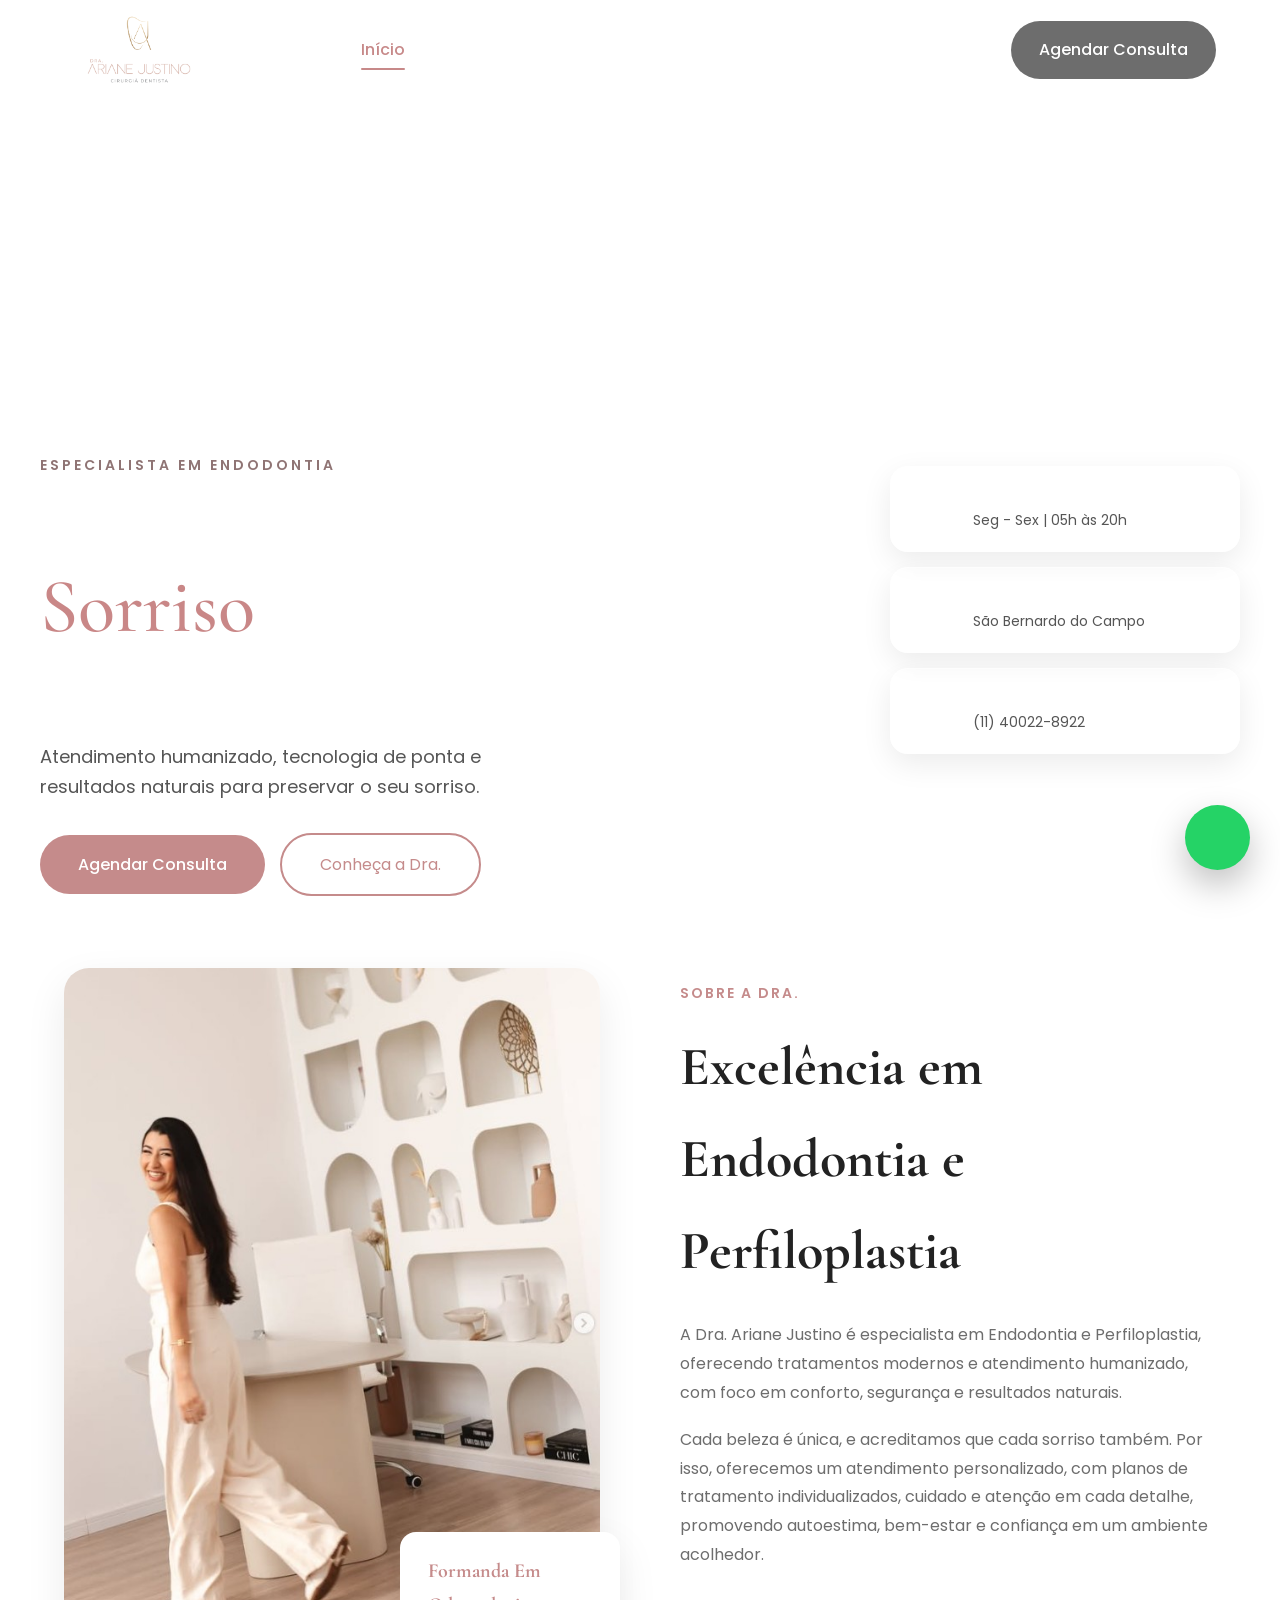
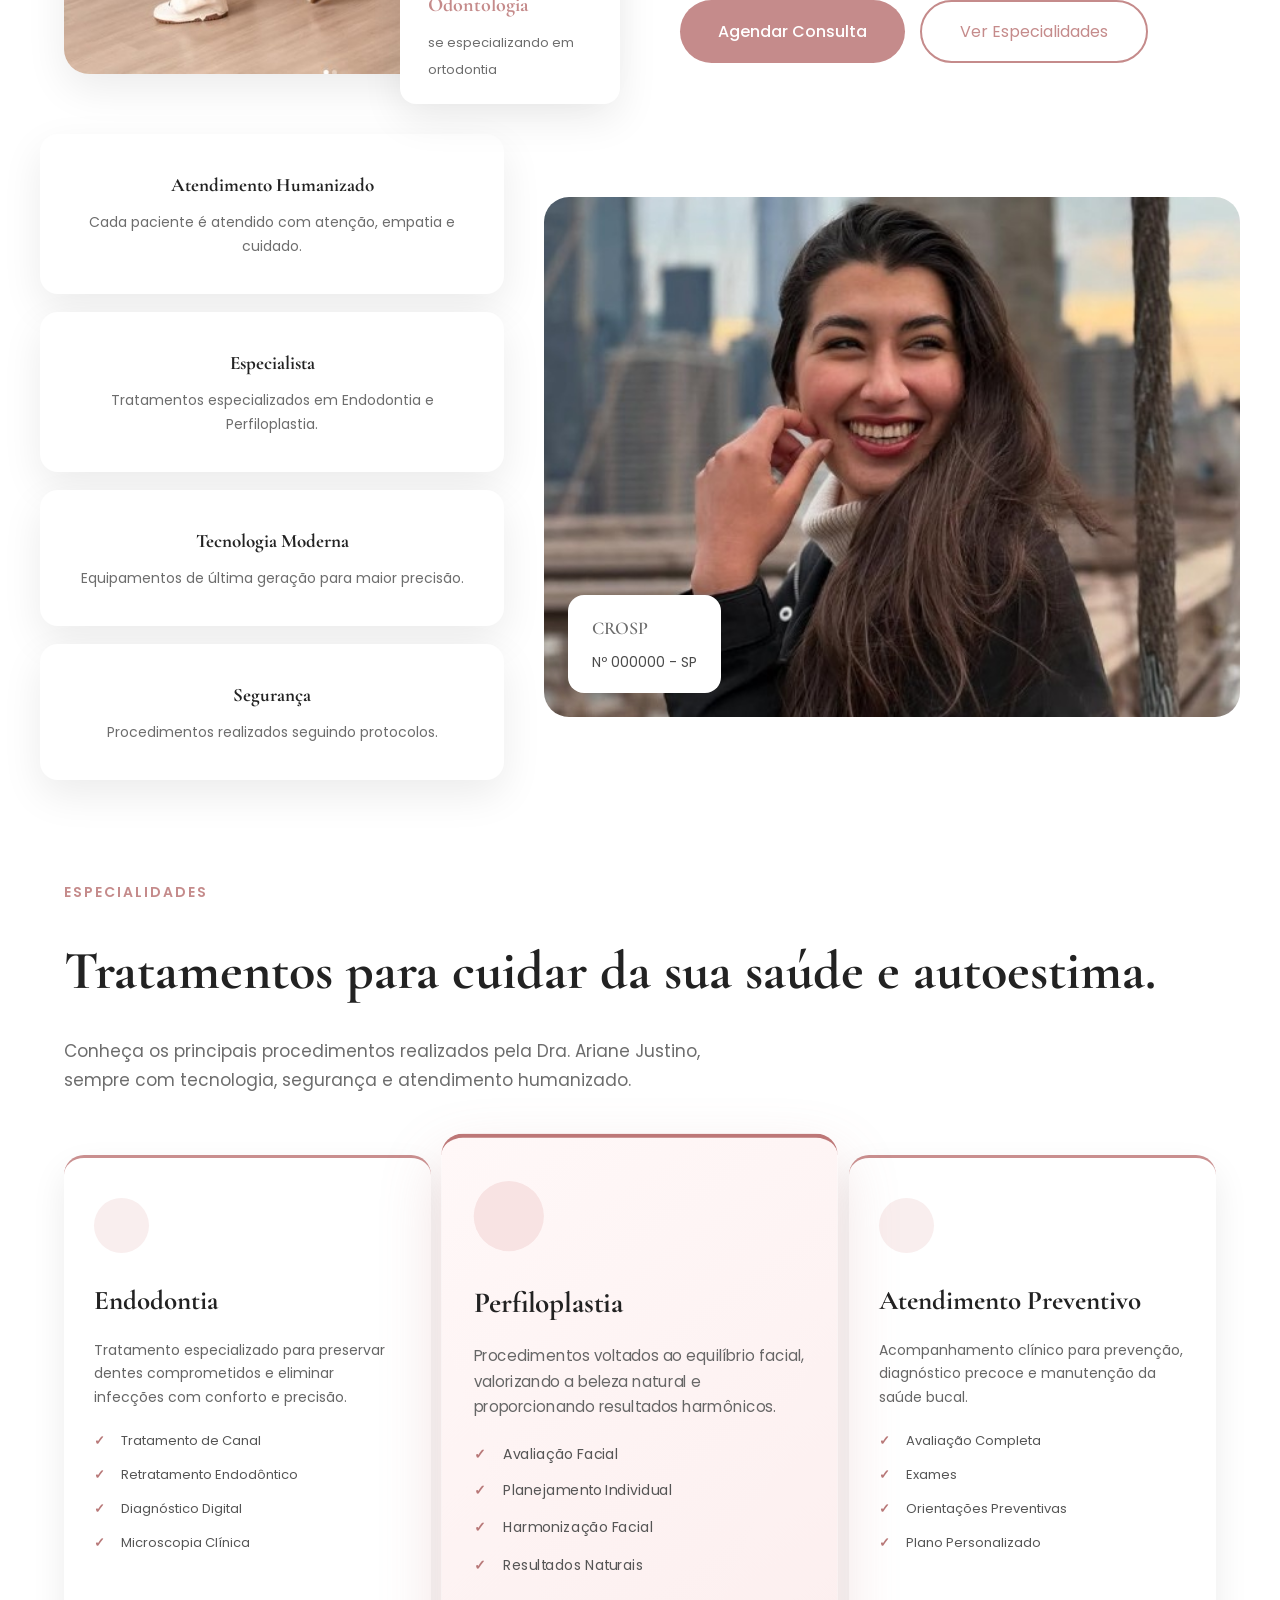
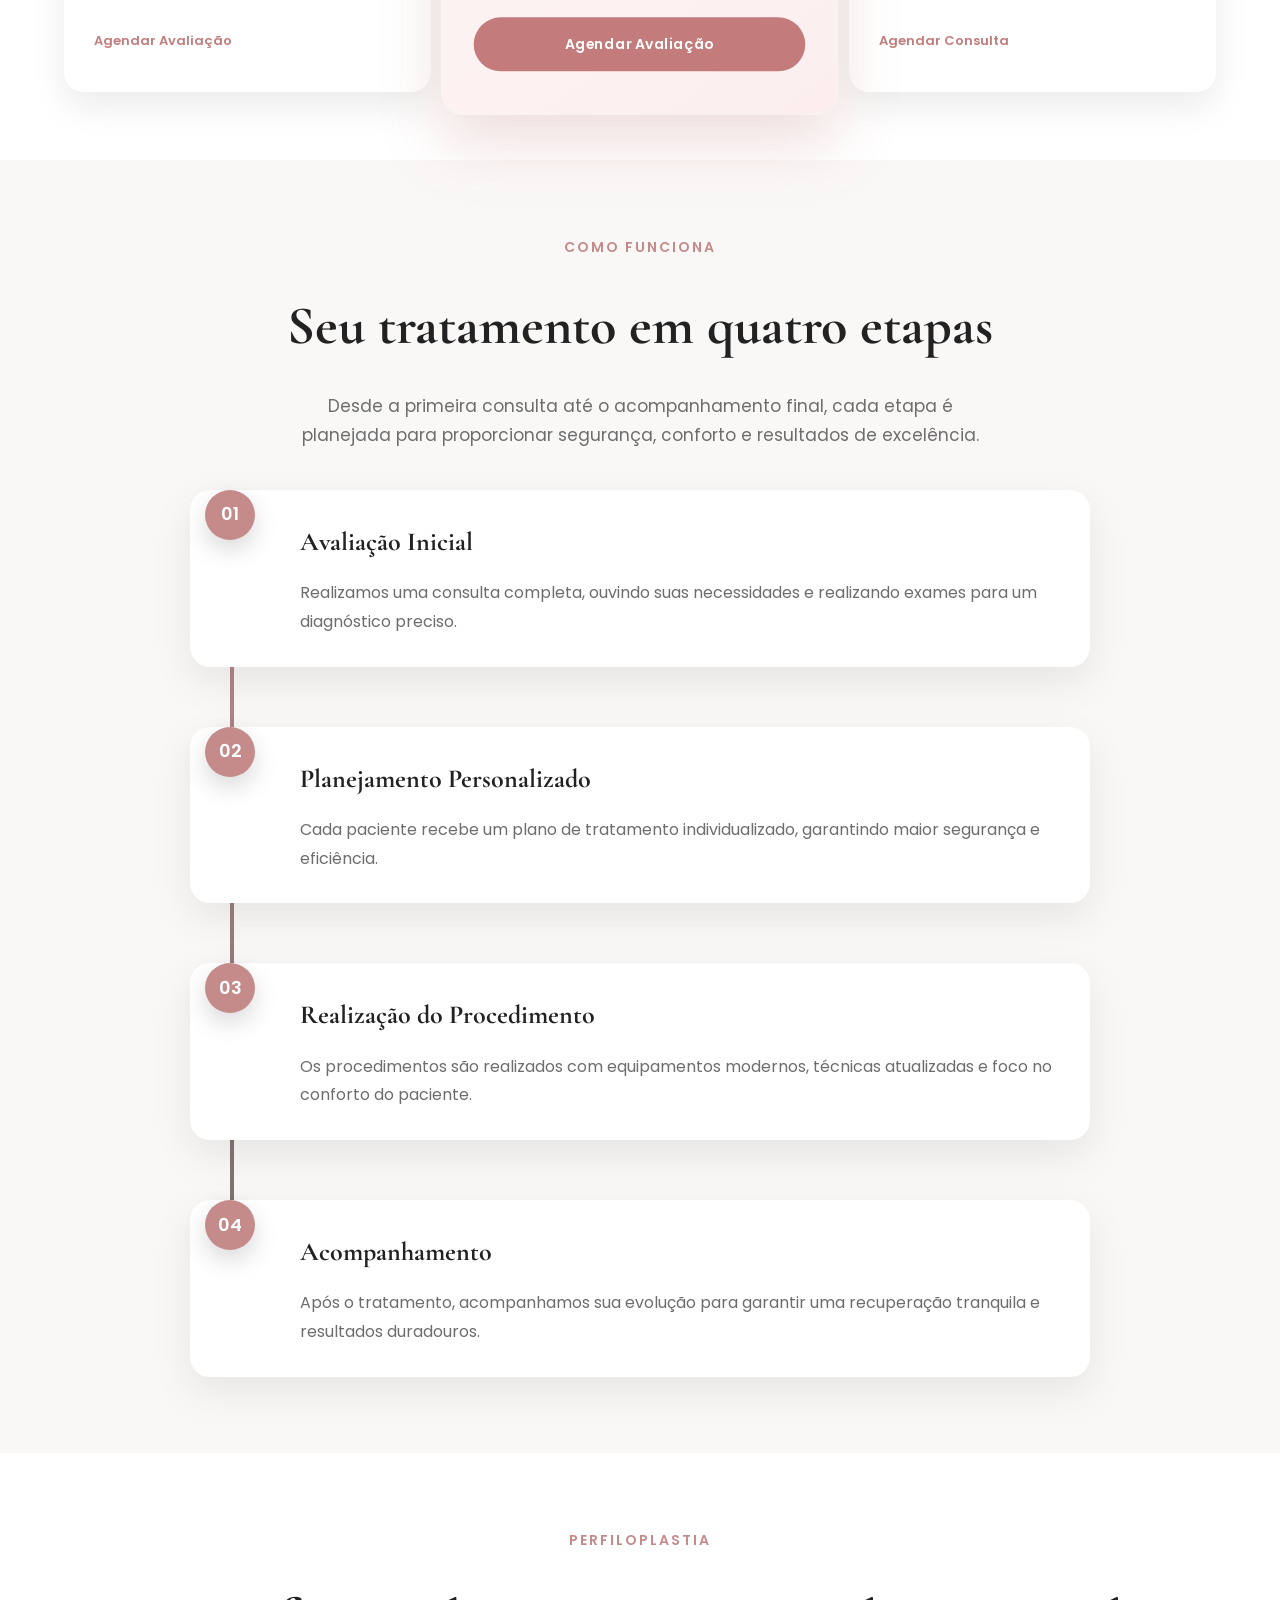
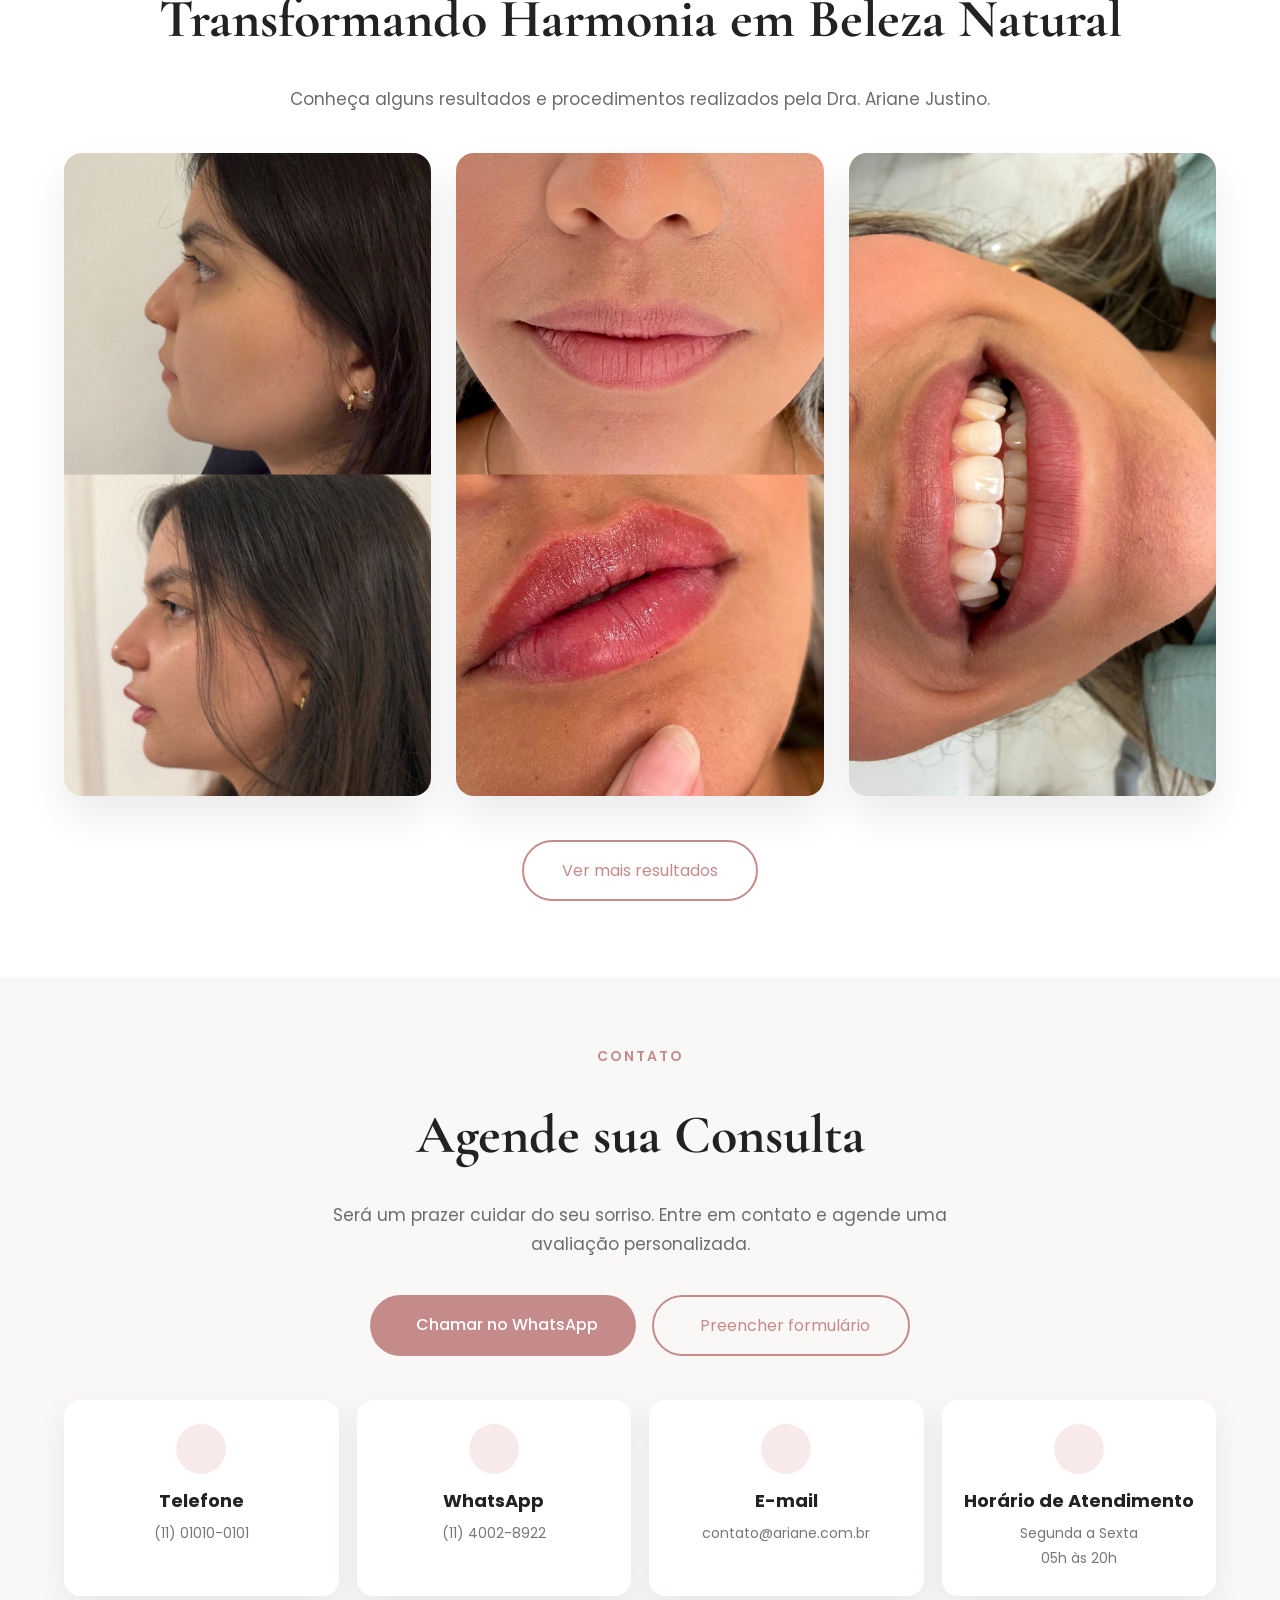
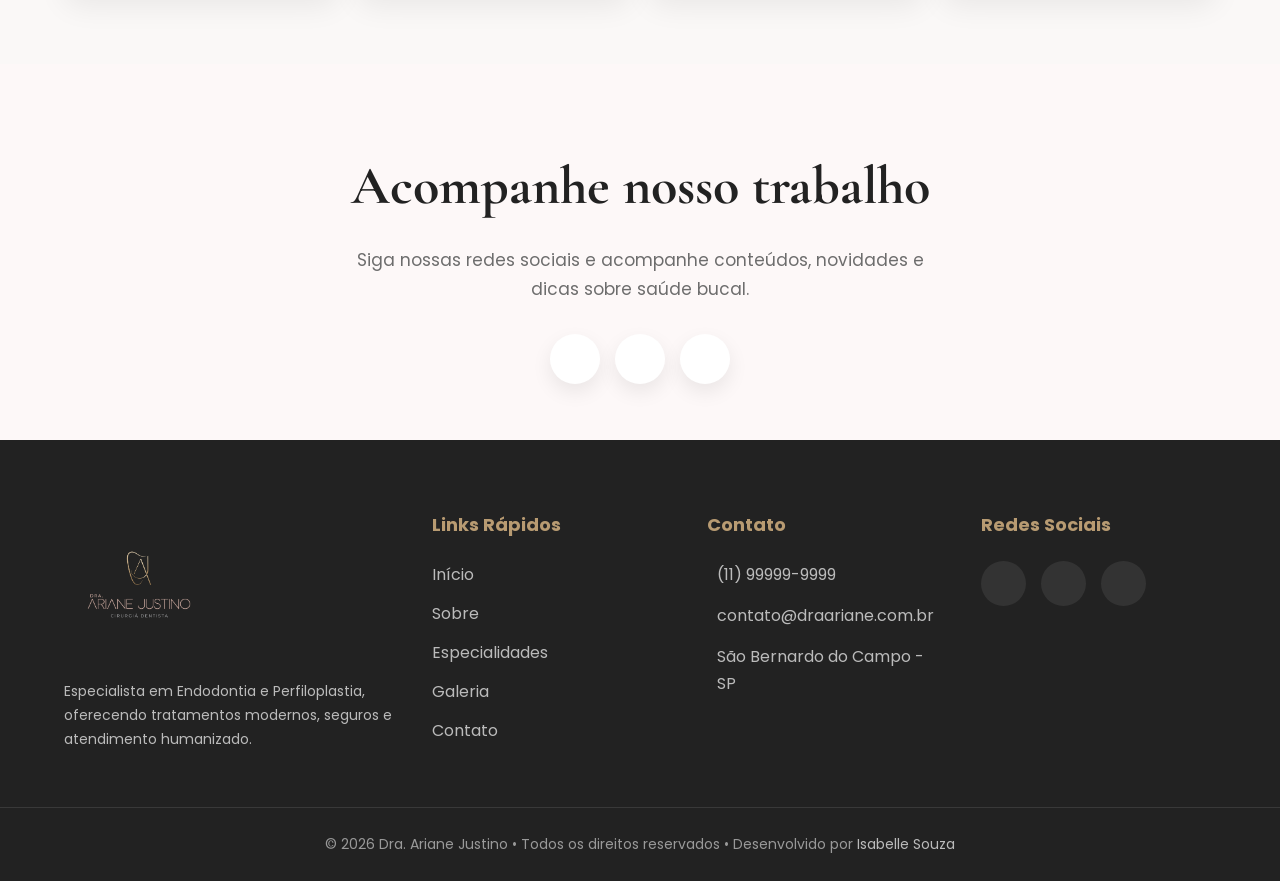
==== commit 25e826b8: "formulario ajustado" ====
--- a/index.html
+++ b/index.html
@@ -5,11 +5,18 @@
 
     <meta charset="UTF-8">
     <meta name="viewport" content="width=device-width, initial-scale=1.0">
-    <meta name="description"content="Especialista em Endodontia e Perfiloplastia. Atendimento humanizado porque ela é uma fofinha.">
-    <meta name="keywords"content="dentista, endodontia e perfiloplastia">
-    <meta name="author"content="Dra.Ariane Justino">
+    <meta name="description" content="Dra. Ariane Justino: Endodontia e Perfiloplastia com atendimento humanizado, tecnologia e resultados naturais em São Bernardo do Campo.">
+    <meta name="keywords" content="dentista, endodontia e perfiloplastia">
+    <meta name="author" content="Dra.Ariane Justino">
 
     <title>Dra. Ariane Justino | Endodontia e Perfiloplastia</title>
+
+    <!-- Ícone do site (favicon) -->
+    <link rel="icon" type="image/x-icon" href="img/favicon.ico">
+    <link rel="icon" type="image/png" sizes="32x32" href="img/favicon-32.png">
+    <link rel="icon" type="image/png" sizes="16x16" href="img/favicon-16.png">
+    <link rel="apple-touch-icon" sizes="180x180" href="img/apple-touch-icon.png">
+    <meta name="theme-color" content="#C98B91">
 
    
     <link rel="preconnect" href="https://fonts.googleapis.com">
@@ -451,82 +458,71 @@
             Conheça alguns resultados e procedimentos realizados pela Dra. Ariane Justino.
         </p>
 
-        <div class="gallery-slider">
-            <div class="gallery-track">
+        <div class="gallery-grid" id="galleryGrid">
 
                 <div class="gallery-item">
-                    <img src="img/procedimento1.jpg" alt="Perfiloplastia 1">
+                    <img src="img/procedimento1.jpg" alt="Antes e depois de perfiloplastia" loading="lazy">
                     <div class="gallery-overlay">
                         <h3>Perfiloplastia</h3>
-                        <p>Planejamento Facial</p>
-                    </div>
-                </div>
-
+                        <p>Harmonização de Perfil</p>
+                    </div>
+                </div>
                 <div class="gallery-item">
-                    <img src="img/procedimento2.jpg" alt="Perfiloplastia 2">
+                    <img src="img/procedimento2.jpg" alt="Antes e depois de harmonização labial" loading="lazy">
+                    <div class="gallery-overlay">
+                        <h3>Perfiloplastia</h3>
+                        <p>Harmonização Labial</p>
+                    </div>
+                </div>
+                <div class="gallery-item">
+                    <img src="img/procedimento3.jpg" alt="Sorriso após tratamento odontológico" loading="lazy">
+                    <div class="gallery-overlay">
+                        <h3>Sorriso</h3>
+                        <p>Resultado Natural</p>
+                    </div>
+                </div>
+                <div class="gallery-item is-extra" hidden>
+                    <img src="img/procedimento4.jpg" alt="Antes e depois de harmonização facial" loading="lazy">
                     <div class="gallery-overlay">
                         <h3>Perfiloplastia</h3>
                         <p>Harmonização Facial</p>
                     </div>
                 </div>
-
-                <div class="gallery-item">
-                    <img src="img/procedimento3.jpg" alt="Perfiloplastia 3">
+                <div class="gallery-item is-extra" hidden>
+                    <img src="img/procedimento5.jpg" alt="Antes e depois de definição de perfil" loading="lazy">
+                    <div class="gallery-overlay">
+                        <h3>Perfiloplastia</h3>
+                        <p>Equilíbrio do Perfil</p>
+                    </div>
+                </div>
+                <div class="gallery-item is-extra" hidden>
+                    <img src="img/procedimento6.jpg" alt="Antes e depois de contorno de perfil" loading="lazy">
                     <div class="gallery-overlay">
                         <h3>Perfiloplastia</h3>
                         <p>Resultados Naturais</p>
                     </div>
                 </div>
-
-                <div class="gallery-item">
-                    <img src="img/procedimento4.jpg" alt="Perfiloplastia 4">
+                <div class="gallery-item is-extra" hidden>
+                    <img src="img/procedimento7.jpg" alt="Antes e depois de harmonização labial em perfil" loading="lazy">
+                    <div class="gallery-overlay">
+                        <h3>Perfiloplastia</h3>
+                        <p>Beleza Natural</p>
+                    </div>
+                </div>
+                <div class="gallery-item is-extra" hidden>
+                    <img src="img/procedimento8.jpg" alt="Antes e depois de perfiloplastia" loading="lazy">
                     <div class="gallery-overlay">
                         <h3>Perfiloplastia</h3>
                         <p>Planejamento Individual</p>
                     </div>
                 </div>
 
-                <div class="gallery-item">
-                    <img src="img/procedimento5.jpg" alt="Perfiloplastia 5">
-                    <div class="gallery-overlay">
-                        <h3>Perfiloplastia</h3>
-                        <p>Precisão e Segurança</p>
-                    </div>
-                </div>
-
-                <div class="gallery-item">
-                    <img src="img/procedimento6.jpg" alt="Perfiloplastia 6">
-                    <div class="gallery-overlay">
-                        <h3>Perfiloplastia</h3>
-                        <p>Técnicas Modernas</p>
-                    </div>
-                </div>
-
-                <div class="gallery-item">
-                    <img src="img/procedimento7.jpg" alt="Perfiloplastia 7">
-                    <div class="gallery-overlay">
-                        <h3>Perfiloplastia</h3>
-                        <p>Beleza Natural</p>
-                    </div>
-                </div>
-
-                <div class="gallery-item">
-                    <img src="img/procedimento8.jpg" alt="Perfiloplastia 8">
-                    <div class="gallery-overlay">
-                        <h3>Perfiloplastia</h3>
-                        <p>Autoestima Renovada</p>
-                    </div>
-                </div>
-
-                <div class="gallery-item">
-                    <img src="img/procedimento9.jpg" alt="Perfiloplastia 9">
-                    <div class="gallery-overlay">
-                        <h3>Perfiloplastia</h3>
-                        <p>Resultado Natural</p>
-                    </div>
-                </div>
-
-            </div>
+        </div>
+
+        <div class="gallery-more">
+            <button type="button" class="btn-secondary" id="galeriaMais" aria-expanded="false">
+                Ver mais resultados
+            </button>
         </div>
 
     </div>
@@ -534,137 +530,6 @@
 </section>
 
 
-
-<section class="differentials" id="diferenciais">
-
-    <div class="container">
-
-        <span class="section-subtitle">
-            DIFERENCIAIS
-        </span>
-
-        <h2 class="section-title">
-            Um atendimento pensado para o seu bem-estar
-        </h2>
-
-        <p class="section-description">
-            Cada detalhe da consulta é planejado para oferecer conforto,
-            segurança e resultados naturais, respeitando a individualidade
-            de cada paciente.
-        </p>
-
-        <div class="differentials-grid">
-
-            <div class="differential-card">
-                <i class="ri-heart-pulse-fill"></i>
-                <h3>Atendimento Humanizado</h3>
-                <p>
-                    Cada paciente recebe atenção individualizada,
-                    escuta ativa e um tratamento acolhedor.
-                </p>
-            </div>
-
-            <div class="differential-card">
-                <i class="ri-microscope-line"></i>
-                <h3>Tecnologia Moderna</h3>
-                <p>
-                    Equipamentos modernos que proporcionam mais
-                    precisão, conforto e segurança.
-                </p>
-            </div>
-
-            <div class="differential-card">
-                <i class="ri-award-fill"></i>
-                <h3>Especialização</h3>
-                <p>
-                    Atendimento focado em Endodontia
-                    e Perfiloplastia com atualização constante.
-                </p>
-            </div>
-
-            <div class="differential-card">
-                <i class="ri-shield-check-fill"></i>
-                <h3>Segurança</h3>
-                <p>
-                    Procedimentos realizados seguindo
-                    rigorosos protocolos de biossegurança.
-                </p>
-            </div>
-
-        </div>
-
-    </div>
-
-</section>
-
-<section class="stats">
-
-    <div class="container">
-
-        <div class="stats-grid">
-
-            <div class="stat-card">
-                <h2><!-- ex: 500+ --></h2>
-                <p>Pacientes Atendidos</p>
-            </div>
-
-            <div class="stat-card">
-                <h2><!-- ex: 1200+ --></h2>
-                <p>Procedimentos Realizados</p>
-            </div>
-
-            <div class="stat-card">
-                <h2>100%</h2>
-                <p>Atendimento Personalizado</p>
-            </div>
-
-            <div class="stat-card">
-                <h2>★★★★★</h2>
-                <p>Excelência no Atendimento</p>
-            </div>
-
-        </div>
-
-    </div>
-
-</section>
-
-
-
-<section class="cta">
-
-    <div class="container">
-
-        <div class="cta-content">
-
-            <span class="section-subtitle">
-                AGENDE SUA CONSULTA
-            </span>
-
-            <h2>
-                Você merece
-                um cuidado especializado.
-            </h2>
-
-            <p>
-                Será um prazer cuidar da sua autoestima
-                com conforto e atendimento humanizado.
-            </p>
-
-            <div class="cta-buttons">
-                <a href="#contato" class="btn-primary">
-                    Agendar Consulta
-                </a>
-                <a href="https://wa.me/5511999999999" class="btn-secondary" target="_blank" rel="noopener">
-                    WhatsApp
-                </a>
-            </div>
-
-        </div>
-
-    </div>
-
-</section>
 
 <!-- CONTATO -->
 
@@ -685,84 +550,50 @@
             Entre em contato e agende uma avaliação personalizada.
         </p>
 
-        <div class="contact-container">
-
-            <!-- INFORMAÇÕES DE CONTATO-->
-            <div class="contact-info">
-
-                <div class="info-card">
-                    <i class="ri-phone-fill"></i>
-                    <div>
-                        <h3>Telefone</h3>
-                        <p>(11) 01010-0101</p>
-                    </div>
-                </div>
-
-                <div class="info-card">
-                    <i class="ri-whatsapp-fill"></i>
-                    <div>
-                        <h3>WhatsApp</h3>
-                        <p>(11) 4002-8922</p>
-                    </div>
-                </div>
-
-                <div class="info-card">
-                    <i class="ri-mail-fill"></i>
-                    <div>
-                        <h3>E-mail</h3>
-                        <p>contato@ariane.com.br</p>
-                    </div>
-                </div>
-
-                <div class="info-card">
-                    <i class="ri-time-fill"></i>
-                    <div>
-                        <h3>Horário de Atendimento</h3>
-                        <p>
-                            Segunda a Sexta<br>
-                            05h às 20h
-                        </p>
-                    </div>
-                </div>
-
-            </div>
-
-            <!-- FORMULÁRIO -->
-            <div class="contact-form">
-
-                <form>
-
-                    <div class="input-group">
-                        <input type="text" name="nome" placeholder="Nome Completo" required>
-                    </div>
-
-                    <div class="input-group">
-                        <input type="email" name="email" placeholder="E-mail" required>
-                    </div>
-
-                    <div class="input-group">
-                        <input type="tel" name="telefone" placeholder="Telefone">
-                    </div>
-
-                    <div class="input-group">
-                        <select name="procedimento" required>
-                            <option selected disabled value="">Selecione um procedimento</option>
-                            <option>Endodontia</option>
-                            <option>Perfiloplastia</option>
-                            <option>Consulta de Avaliação</option>
-                        </select>
-                    </div>
-
-                    <div class="input-group">
-                        <textarea name="mensagem" rows="6" placeholder="Escreva sua mensagem"></textarea>
-                    </div>
-
-                    <button type="submit" class="btn-primary">
-                        Agendar Consulta
-                    </button>
-
-                </form>
-
+        <div class="contact-actions">
+            <a href="https://wa.me/5511999999999" class="btn-primary" target="_blank" rel="noopener">
+                <i class="ri-whatsapp-fill"></i>&nbsp; Chamar no WhatsApp
+            </a>
+            <button type="button" class="btn-secondary" id="abrirForm" aria-haspopup="dialog">
+                <i class="ri-mail-send-line"></i>&nbsp; Preencher formulário
+            </button>
+        </div>
+
+        <div class="contact-info">
+
+            <div class="info-card">
+                <i class="ri-phone-fill"></i>
+                <div>
+                    <h3>Telefone</h3>
+                    <p>(11) 01010-0101</p>
+                </div>
+            </div>
+
+            <div class="info-card">
+                <i class="ri-whatsapp-fill"></i>
+                <div>
+                    <h3>WhatsApp</h3>
+                    <p>(11) 4002-8922</p>
+                </div>
+            </div>
+
+            <div class="info-card">
+                <i class="ri-mail-fill"></i>
+                <div>
+                    <h3>E-mail</h3>
+                    <p>contato@ariane.com.br</p>
+                </div>
+            </div>
+
+            <div class="info-card">
+                <i class="ri-time-fill"></i>
+                <div>
+                    <h3>Horário de Atendimento</h3>
+                    <p>
+                        Segunda a Sexta<br>
+                        05h às 20h
+                    </p>
+                </div>
             </div>
 
         </div>
@@ -890,6 +721,50 @@
     <img src="" alt="Imagem ampliada">
 </div>
 
+<!-- MODAL DO FORMULÁRIO -->
+<div class="modal" id="formModal" role="dialog" aria-modal="true" aria-labelledby="modalTitulo" hidden>
+    <div class="modal-backdrop" data-fechar-modal></div>
+    <div class="modal-panel contact-form">
+        <button type="button" class="modal-close" data-fechar-modal aria-label="Fechar formulário">
+            <i class="ri-close-line"></i>
+        </button>
+        <h3 class="modal-title" id="modalTitulo">Agende sua consulta</h3>
+        <p class="modal-sub">Preencha os dados e continue a conversa pelo WhatsApp.</p>
+        <form>
+
+                    <div class="input-group">
+                        <input type="text" name="nome" placeholder="Nome Completo" required>
+                    </div>
+
+                    <div class="input-group">
+                        <input type="email" name="email" placeholder="E-mail" required>
+                    </div>
+
+                    <div class="input-group">
+                        <input type="tel" name="telefone" placeholder="Telefone">
+                    </div>
+
+                    <div class="input-group">
+                        <select name="procedimento" required>
+                            <option selected disabled value="">Selecione um procedimento</option>
+                            <option>Endodontia</option>
+                            <option>Perfiloplastia</option>
+                            <option>Consulta de Avaliação</option>
+                        </select>
+                    </div>
+
+                    <div class="input-group">
+                        <textarea name="mensagem" rows="6" placeholder="Escreva sua mensagem"></textarea>
+                    </div>
+
+                    <button type="submit" class="btn-primary">
+                        Agendar Consulta
+                    </button>
+
+                </form>
+    </div>
+</div>
+
 <script src="js/justino.js"></script>
 <script src="js/galeria.js"></script>
 
--- a/css/ariane.css
+++ b/css/ariane.css
@@ -122,7 +122,7 @@
 }
 
 section{
-    padding:120px 0;
+    padding:76px 0;
 }
 
 ::-webkit-scrollbar{
@@ -443,7 +443,7 @@
 ========================================= */
 
 .services {
-    padding: 100px 0;
+    padding:68px 0;
     background: #fff;
 }
 
@@ -591,7 +591,7 @@
 
 .process{
     background: var(--light);
-    padding: 120px 0;
+    padding:76px 0;
 }
 
 .process .section-subtitle{
@@ -608,7 +608,7 @@
 .process .section-description{
     text-align: center;
     max-width: 700px;
-    margin:0 auto 70px;
+    margin:0 auto 40px;
 }
 
 .timeline{
@@ -694,7 +694,7 @@
 
 .gallery{
     background: #ffffff;
-    padding: 120px 0;
+    padding:76px 0;
 }
 
 .gallery .section-subtitle{
@@ -711,7 +711,7 @@
 .gallery .section-description{
     text-align:center;
     max-width:700px;
-    margin:0 auto 70px;
+    margin:0 auto 40px;
 }
 
 .gallery-slider {
@@ -863,7 +863,7 @@
 
 .testimonials{
     background:var(--light);
-    padding:120px 0;
+    padding:76px 0;
 }
 
 .testimonials .section-subtitle{
@@ -879,7 +879,7 @@
 
 .testimonials .section-description{
     max-width:700px;
-    margin:0 auto 70px;
+    margin:0 auto 40px;
     text-align:center;
 }
 
@@ -938,7 +938,7 @@
 
 .faq{
     background:#ffffff;
-    padding:120px 0;
+    padding:76px 0;
 }
 
 .faq-container{
@@ -1003,7 +1003,7 @@
 ========================================= */
 
 .about {
-    padding: 100px 0 40px;
+    padding:68px 0 30px;
 }
 
 .about-container {
@@ -1168,7 +1168,7 @@
 }
 
 .highlights {
-    padding: 80px 0;
+    padding:56px 0;
     background: #fff;
 }
 
@@ -1299,7 +1299,7 @@
 
 .stats{
     background:var(--primary);
-    padding:80px 0;
+    padding:56px 0;
 }
 
 .stats-grid{
@@ -1371,7 +1371,7 @@
 ========================================= */
 
 .socials{
-    padding: 80px 0;
+    padding:56px 0;
     text-align: center;
     background: #fdf8f8;
 }
@@ -1419,7 +1419,7 @@
 
 .contact{
     background: var(--light);
-    padding: 100px 0;
+    padding:68px 0;
 }
 
 .contact-container{
@@ -2025,7 +2025,7 @@
 
     /* GENERIC SECTIONS */
     section{
-        padding:70px 0;
+        padding:48px 0;
     }
     .section-title{
         font-size:38px;
@@ -2074,7 +2074,7 @@
 
     /* SERVICES */
     .services{
-        padding:70px 0;
+        padding:48px 0;
     }
     .services-grid{
         grid-template-columns:1fr;
@@ -2197,7 +2197,7 @@
 
     /* CONTACT */
     .contact{
-        padding:70px 0;
+        padding:48px 0;
     }
     .contact-container{
         grid-template-columns:1fr;
@@ -2370,4 +2370,135 @@
     #backToTop{ width:40px; height:40px; right:15px; bottom:75px; }
     .back-top i,
     #backToTop i{ font-size:17px; }
+}
+
+/* =========================================================================
+   AJUSTES — galeria com "ver mais", contato com formulário em modal
+========================================================================= */
+
+/* ---------- GALERIA ---------- */
+.gallery-grid{
+    display:flex;
+    flex-wrap:wrap;
+    justify-content:center;
+    gap:25px;
+}
+.gallery-grid .gallery-item{
+    flex:0 0 calc((100% - 50px) / 3);
+    aspect-ratio:4 / 7;
+    border-radius:18px;
+}
+.gallery-item[hidden]{ display:none; }
+.gallery-more{ text-align:center; margin-top:44px; }
+.gallery-more button{
+    font-family:inherit;
+    font-size:16px;
+    cursor:pointer;
+    background:transparent;
+}
+@media (max-width:900px){
+    .gallery-grid{ gap:16px; }
+    .gallery-grid .gallery-item{ flex-basis:calc((100% - 16px) / 2); }
+}
+@media (max-width:576px){
+    .gallery-grid{ gap:10px; }
+    .gallery-grid .gallery-item{ flex-basis:calc((100% - 10px) / 2); border-radius:12px; }
+}
+
+/* ---------- CONTATO ---------- */
+.contact .section-subtitle{ display:block; text-align:center; }
+.contact .section-title{ text-align:center; }
+.contact .section-description{ text-align:center; margin:0 auto; }
+.contact-actions{
+    display:flex;
+    justify-content:center;
+    flex-wrap:wrap;
+    gap:16px;
+    margin:36px 0 44px;
+}
+.contact-actions button{
+    font-family:inherit;
+    font-size:16px;
+    cursor:pointer;
+    background:transparent;
+}
+.contact .contact-info{
+    display:grid;
+    grid-template-columns:repeat(4, 1fr);
+    gap:18px;
+    width:100%;
+}
+.contact .info-card{
+    flex-direction:column;
+    text-align:center;
+    gap:12px;
+    padding:24px 18px;
+}
+.contact .info-card:hover{ transform:translateY(-4px); }
+@media (max-width:992px){
+    .contact .contact-info{ grid-template-columns:repeat(2, 1fr); }
+}
+@media (max-width:576px){
+    .contact .contact-info{ grid-template-columns:1fr; }
+}
+
+/* ---------- MODAL ---------- */
+.modal{
+    position:fixed;
+    inset:0;
+    z-index:10000;
+    display:flex;
+    align-items:center;
+    justify-content:center;
+    padding:20px;
+}
+.modal[hidden]{ display:none; }
+.modal-backdrop{
+    position:absolute;
+    inset:0;
+    background:rgba(34,34,34,.6);
+    backdrop-filter:blur(3px);
+    animation:modalFade .3s ease;
+}
+.modal-panel{
+    position:relative;
+    width:100%;
+    max-width:520px;
+    max-height:92vh;
+    overflow-y:auto;
+    animation:modalUp .35s ease;
+}
+.modal-close{
+    position:absolute;
+    top:14px;
+    right:16px;
+    width:40px;
+    height:40px;
+    display:flex;
+    align-items:center;
+    justify-content:center;
+    font-size:26px;
+    color:var(--gray);
+    border-radius:50%;
+    transition:var(--transition);
+}
+.modal-close:hover{ background:var(--light); color:var(--dark); }
+.modal-title{
+    font-family:'Cormorant Garamond',serif;
+    font-size:34px;
+    line-height:1.1;
+    margin-bottom:6px;
+    padding-right:36px;
+}
+.modal-sub{
+    color:var(--gray);
+    font-size:14px;
+    margin-bottom:22px;
+}
+body.modal-open{ overflow:hidden; }
+@keyframes modalFade{ from{ opacity:0; } to{ opacity:1; } }
+@keyframes modalUp{ from{ opacity:0; transform:translateY(18px); } to{ opacity:1; transform:none; } }
+@media (max-width:576px){
+    .modal-panel{ padding:28px 20px 22px; }
+    .modal-title{ font-size:28px; }
 }
